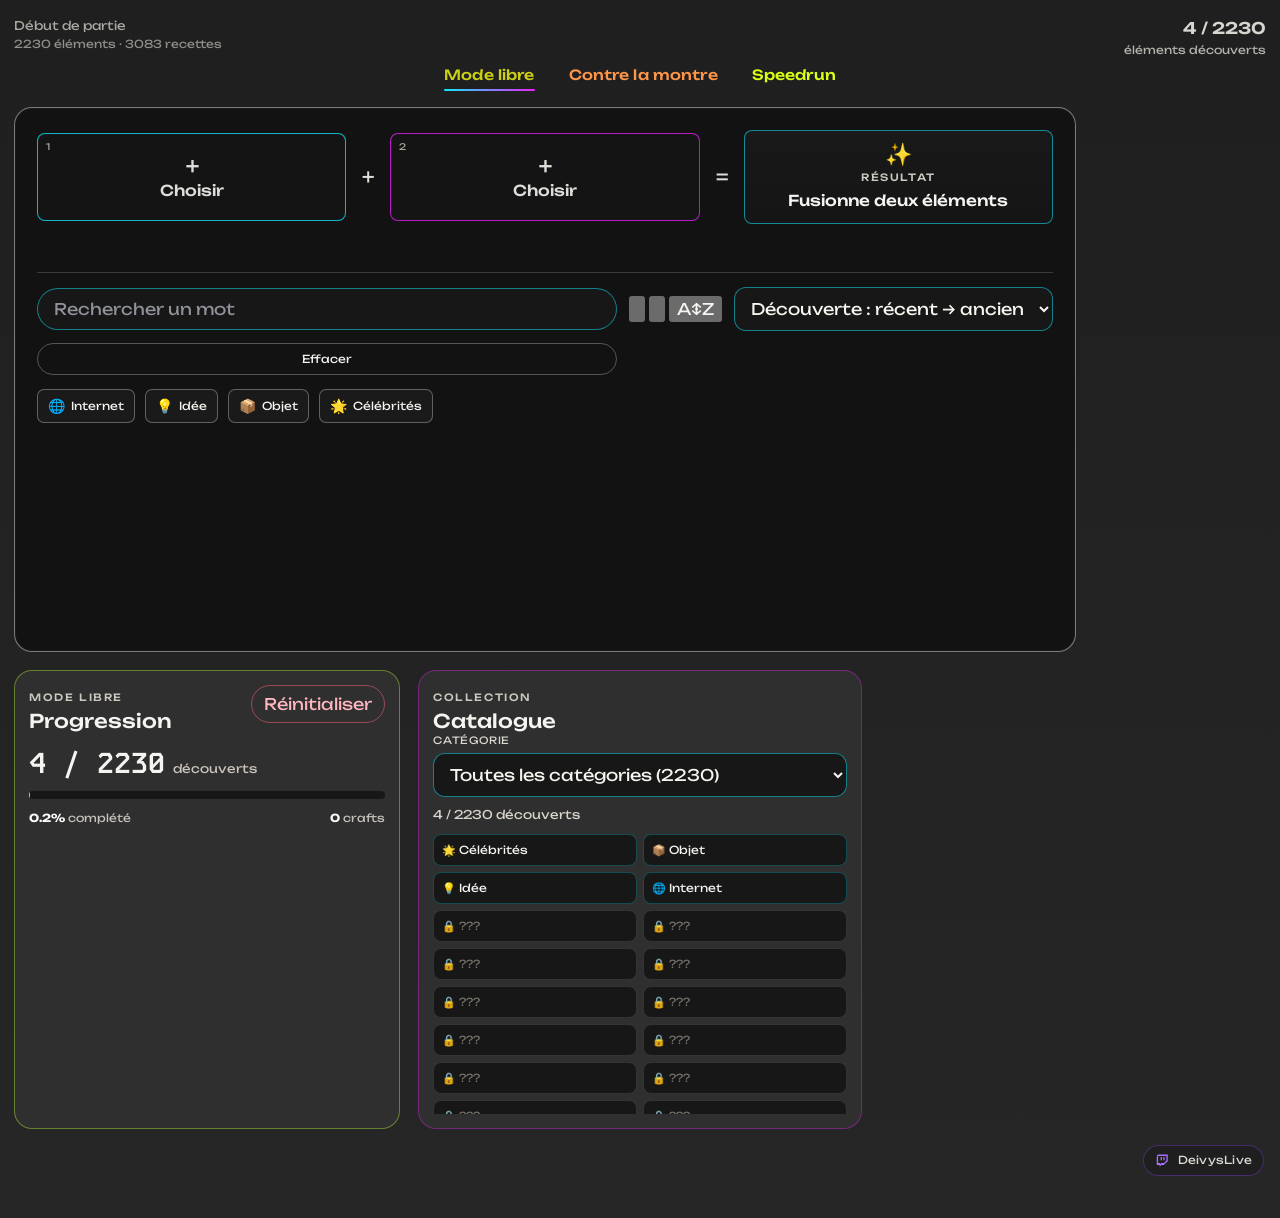
==== index.html @ d4b1f0ef "Improve responsive sorting controls" ====
<!doctype html>
<html lang="fr">
<head>
  <meta charset="utf-8">
  <meta name="viewport" content="width=device-width, initial-scale=1">
  <title>DeivysCraft</title>
  <link rel="stylesheet" href="./style.css">
</head>
<body>
  <main class="shell">
    <header class="topline">
      <div>
        <span class="microLabel">Début de partie</span>
        <p id="dbStatus">Initialisation…</p>
      </div>
      <div class="globalProgress compactGlobal">
        <strong id="globalDiscovered">0 / 0</strong>
        <span>éléments découverts</span>
      </div>
    </header>

    <nav class="modeTabs" aria-label="Modes de jeu">
      <button class="modeTab" data-mode="free">Mode libre</button>
      <button class="modeTab active" data-mode="chrono">Contre la montre</button>
      <button class="modeTab" data-mode="timer">Speedrun</button>
    </nav>

    <section id="challengeBar" class="challengeBar hidden">
      <div class="setupMainRow">
        <div class="setupBlock setupCategories">
          <span class="blockTitle">Catégorie</span>
          <div id="categoryPills" class="pillRow"></div>
        </div>

        <div class="objectiveStage">
          <span class="blockTitle">Mot à trouver</span>
          <div class="objectiveInline">
            <div class="objectiveCard">
              <div id="targetDisplay" class="targetDisplay">Cliquez pour commencer</div>
              <div id="targetMeta" class="targetMeta"></div>
            </div>
            <button id="randomTarget" class="diceButton" type="button" aria-label="Nouvel objectif">🎲</button>
          </div>
        </div>

        <div class="setupBlock setupDifficulty">
          <span class="blockTitle">Difficulté</span>
          <div id="difficultyPills" class="choiceColumn"></div>
        </div>

        <div id="timerSetup" class="timerSetup hidden">
          <span class="blockTitle">Temps</span>
          <div id="timerPills" class="choiceGrid"></div>
          <div id="customTimerWrap" class="hidden customTimerWrap">
            <label>
              <span>Durée perso</span>
              <input id="customTimer" type="number" min="15" max="3600" value="120">
            </label>
          </div>
        </div>
      </div>

      <div class="clockStage">
        <span id="clockLabel" class="eyebrow">CHRONO</span>
        <strong id="clockDisplay">00:00.000</strong>
        <span id="clockMessage" class="clockMessage">Le temps démarre au premier clic.</span>
      </div>

      <div class="nativeControls" aria-hidden="true">
        <label>
          <span>Catégorie</span>
          <select id="targetCategory"></select>
        </label>
        <label>
          <span>Difficulté</span>
          <select id="targetDifficulty">
            <option value="__all__">Toutes</option>
            <option value="easy">Facile · profondeur 3–5</option>
            <option value="medium">Moyen · profondeur 6–10</option>
            <option value="hard">Difficile · profondeur 11+</option>
          </select>
        </label>
        <label>
          <span>Durée</span>
          <select id="timerDuration">
            <option value="60">1 min</option>
            <option value="180" selected>3 min</option>
            <option value="300">5 min</option>
            <option value="600">10 min</option>
            <option value="custom">Personnalisée</option>
          </select>
        </label>
      </div>
    </section>

    <section class="playLayout">
      <section class="craftPanel boardFrame">
        <div class="selectionArena">
          <div id="slot0" class="slot empty">
            <span class="slotIndex">1</span>
            <b>＋</b>
            <strong>Choisir</strong>
          </div>
          <div class="plus">+</div>
          <div id="slot1" class="slot empty">
            <span class="slotIndex">2</span>
            <b>＋</b>
            <strong>Choisir</strong>
          </div>
          <div class="equal">=</div>
          <div id="result" class="resultCard">
            <b>✨</b>
            <div>
              <span class="eyebrow">RÉSULTAT</span>
              <strong>Fusionne deux éléments</strong>
            </div>
          </div>
        </div>

        <div id="message" class="message"></div>

        <div class="collectionShell">
          <div class="collectionToolbar">
            <input id="search" type="search" placeholder="Rechercher un mot">
            <div class="sortControls" role="group" aria-label="Trier les éléments">
              <button class="sortIconButton active" type="button" data-sort="newest" title="Découverts récemment" aria-label="Découverts récemment">
                <svg viewBox="0 0 24 24" aria-hidden="true"><path d="M12 8v5l3 2M12 3a9 9 0 1 0 9 9 9 9 0 0 0-9-9Z"/></svg>
              </button>
              <button class="sortIconButton" type="button" data-sort="oldest" title="Découverts en premier" aria-label="Découverts en premier">
                <svg viewBox="0 0 24 24" aria-hidden="true"><path d="M12 16v-5l-3-2M12 21a9 9 0 1 0-9-9 9 9 0 0 0 9 9Z"/></svg>
              </button>
              <button class="sortIconButton" type="button" data-sort="alpha" title="Ordre alphabétique" aria-label="Ordre alphabétique">
                <span aria-hidden="true">A↕Z</span>
              </button>
            </div>
            <select id="sortOrder" class="sortNativeSelect" tabindex="-1" aria-hidden="true">
              <option value="newest">Découverte : récent → ancien</option>
              <option value="oldest">Découverte : ancien → récent</option>
              <option value="alpha">Ordre alphabétique</option>
            </select>
            <button id="clearSelection" class="ghostButton subtle" type="button">Effacer</button>
          </div>
          <div id="collection" class="collection" aria-live="polite"></div>
        </div>
      </section>

      <aside class="sideColumn">
        <section id="hintStrip" class="hintPanel panel">
          <button id="hint1" class="hintButton" type="button" disabled>Indice 1</button>
          <button id="hint2" class="hintButton" type="button" disabled>Indice 2 🔒</button>
          <button id="hint3" class="hintButton" type="button" disabled>Indice 3 🔒</button>
          <div id="hintText" class="hintText">Les indices s'activent quand la partie commence.</div>
        </section>

        <section id="runPanel" class="panel panelOrange hidden">
          <div class="panelTitleRow compact">
            <div>
              <span class="eyebrow">PARTIE EN COURS</span>
              <h2>Run</h2>
            </div>
          </div>
          <div class="runStats">
            <div><strong id="runCrafts">0</strong><span>crafts</span></div>
            <div><strong id="runDiscovered">4</strong><span>éléments</span></div>
            <div><strong id="runHints">0/3</strong><span>indices</span></div>
          </div>
          <button id="abandonRun" class="ghostButton danger full" type="button">Abandonner la partie</button>
        </section>
      </aside>
    </section>

    <section class="metaLayout">
      <section id="freeProgressPanel" class="panel panelGreen">
        <div class="panelTitleRow compact">
          <div>
            <span class="eyebrow">MODE LIBRE</span>
            <h2>Progression</h2>
          </div>
          <button id="resetFree" class="ghostButton danger" type="button">Réinitialiser</button>
        </div>
        <div class="bigStat"><strong id="freeProgressCount">0 / 0</strong><span>découverts</span></div>
        <div class="progressTrack"><span id="freeProgressBar"></span></div>
        <div class="miniStats">
          <span><b id="freePercent">0%</b> complété</span>
          <span><b id="freeCrafts">0</b> crafts</span>
        </div>
      </section>

      <section id="pokedexPanel" class="panel panelPurple">
        <div class="panelTitleRow compact">
          <div>
            <span class="eyebrow">COLLECTION</span>
            <h2>Catalogue</h2>
          </div>
        </div>
        <label class="stackLabel">
          <span>Catégorie</span>
          <select id="pokedexCategory"></select>
        </label>
        <div id="pokedexCount" class="categoryCount"></div>
        <div id="pokedexList" class="pokedexList"></div>
      </section>

      <section id="recordsPanel" class="panel panelMuted hidden">
        <div class="panelTitleRow compact"><div><span class="eyebrow">LOCAL</span><h2>Meilleurs runs</h2></div></div>
        <div id="recordsList" class="recordsList"></div>
      </section>
    </section>
    <footer class="creatorFooter">
      <a class="twitchLink" href="https://www.twitch.tv/DeivysLive" target="_blank" rel="noopener noreferrer" aria-label="Chaîne Twitch DeivysLive">
        <svg class="twitchIcon" viewBox="0 0 24 24" aria-hidden="true">
          <path d="M4.3 2.5 2.8 6.2v13.1h4.6V22l2.8-2.7h3.7L20.4 13V2.5H4.3Zm14 9.6-3.7 3.7h-4l-2.4 2.3v-2.3H4.9V4.6h13.4v7.5Zm-3-5.7h-2v5.2h2V6.4Zm-4.3 0H9v5.2h2V6.4Z"/>
        </svg>
        <span>DeivysLive</span>
      </a>
    </footer>

  </main>

  <div id="victoryModal" class="modal hidden" role="dialog" aria-modal="true">
    <div class="modalCard victoryCard">
      <span class="eyebrow">OBJECTIF TROUVÉ</span>
      <h2 id="victoryTitle">Bravo !</h2>
      <div id="victoryStats" class="victoryStats"></div>
      <button id="victoryContinue" class="accentButton" type="button">Voir le récap</button>
      <div class="victoryThanks">et on dit merci qui ? Merci <a class="twitchLink compactTwitchLink" href="https://www.twitch.tv/DeivysLive" target="_blank" rel="noopener noreferrer" aria-label="Chaîne Twitch DeivysLive">
          <svg class="twitchIcon" viewBox="0 0 24 24" aria-hidden="true">
            <path d="M4.3 2.5 2.8 6.2v13.1h4.6V22l2.8-2.7h3.7L20.4 13V2.5H4.3Zm14 9.6-3.7 3.7h-4l-2.4 2.3v-2.3H4.9V4.6h13.4v7.5Zm-3-5.7h-2v5.2h2V6.4Zm-4.3 0H9v5.2h2V6.4Z"/>
          </svg>
          <span>DeivysLive</span>
        </a></div>
    </div>
  </div>

  <div id="recapModal" class="modal hidden" role="dialog" aria-modal="true">
    <div class="modalCard recapCard">
      <span class="eyebrow">CHEMIN GAGNANT</span>
      <h2 id="recapTitle">Récapitulatif</h2>
      <div id="recapMeta" class="recapMeta"></div>
      <div id="recapPath" class="recapPath"></div>
      <button id="recapClose" class="accentButton" type="button">Nouvel objectif</button>
      <div class="recapTwitch"><a class="twitchLink compactTwitchLink" href="https://www.twitch.tv/DeivysLive" target="_blank" rel="noopener noreferrer" aria-label="Chaîne Twitch DeivysLive">
          <svg class="twitchIcon" viewBox="0 0 24 24" aria-hidden="true">
            <path d="M4.3 2.5 2.8 6.2v13.1h4.6V22l2.8-2.7h3.7L20.4 13V2.5H4.3Zm14 9.6-3.7 3.7h-4l-2.4 2.3v-2.3H4.9V4.6h13.4v7.5Zm-3-5.7h-2v5.2h2V6.4Zm-4.3 0H9v5.2h2V6.4Z"/>
          </svg>
          <span>DeivysLive</span>
        </a></div>
    </div>
  </div>

  <div id="defeatModal" class="modal hidden" role="dialog" aria-modal="true">
    <div class="modalCard defeatCard">
      <span class="eyebrow">TEMPS ÉCOULÉ</span>
      <h2 id="defeatTitle">Raté pour cette fois</h2>
      <p id="defeatText"></p>
      <div class="modalActions">
        <button id="retryRun" class="accentButton" type="button">Réessayer</button>
        <button id="newTargetAfterDefeat" class="ghostButton" type="button">Nouvel objectif</button>
      </div>
    </div>
  </div>

  <script src="./game.js"></script>
</body>
</html>
---- style.css ----
@import url("https://fonts.googleapis.com/css2?family=Unbounded:wght@300;400;500;700&family=Kode+Mono:wght@400;500;700&display=swap");

:root{
  --bg:#242424;
  --panel:#181818;
  --panel-2:#202020;
  --panel-3:#2f2f2f;
  --text:#f4f4f0;
  --muted:#b7b7b2;
  --line:#777;
  --cyan:#12e9ff;
  --magenta:#ed20ff;
  --lime:#dbff17;
  --orange:#ff9547;
  --red:#ff677b;
  --green:#48ff98;
  --shadow:0 16px 48px rgba(0,0,0,.26);
  --radius:14px;
}
*{box-sizing:border-box}
html{color-scheme:dark}
body{
  margin:0;
  min-height:100vh;
  font-family:"Unbounded",ui-sans-serif,system-ui,sans-serif;
  color:var(--text);
  background:linear-gradient(180deg,#1f1f1f 0%,#262626 100%);
}
button,input,select{font:inherit}
button{color:inherit}
.hidden{display:none!important}
.shell{width:min(1320px,calc(100% - 28px));margin:0 auto;padding:18px 0 42px}
.topline{display:flex;justify-content:space-between;align-items:flex-start;gap:16px;margin-bottom:8px;color:#d6d6d0}
.microLabel{display:block;font-size:12px;color:#a9a9a2;margin-bottom:4px}
#dbStatus{margin:0;font-size:11px;color:#8f8f8c}
.compactGlobal{align-items:flex-end;text-align:right}
.compactGlobal strong{display:block;font-size:16px;font-weight:600}
.compactGlobal span{font-size:11px;color:#b4b4ad}

.modeTabs{display:flex;justify-content:center;align-items:center;gap:34px;margin:6px 0 16px}
.modeTab{
  border:0;background:none;padding:0 0 8px;cursor:pointer;
  color:#cbd017;font-size:14px;font-weight:500;letter-spacing:.01em;position:relative
}
.modeTab[data-mode="chrono"]{color:var(--orange)}
.modeTab[data-mode="timer"]{color:var(--lime)}
.modeTab.active::after{
  content:"";position:absolute;left:0;right:0;bottom:0;height:2px;border-radius:999px;
  background:linear-gradient(90deg,var(--cyan),var(--magenta));
}

.challengeBar{padding:18px 18px 12px;background:rgba(47,47,47,.88);border-radius:0;box-shadow:none;border:none;margin-bottom:14px}
.setupMainRow{
  display:grid;grid-template-columns:minmax(310px,1.8fr) minmax(250px,1fr) minmax(125px,.65fr) minmax(126px,.8fr);
  gap:22px;align-items:start
}
.blockTitle{display:block;font-size:11px;color:#eceae3;text-transform:uppercase;letter-spacing:.06em;margin-bottom:10px}
.pillRow,.choiceColumn,.choiceGrid{display:flex;flex-wrap:wrap;gap:8px}
.choiceColumn{flex-direction:column;align-items:flex-start}
.choiceGrid{display:grid;grid-template-columns:repeat(2,minmax(0,1fr));gap:8px}

.choicePill,.optionPill,.modePill{
  border:1px solid #d18f78;background:transparent;color:#f3ede8;border-radius:999px;
  padding:5px 12px;min-height:30px;cursor:pointer;font-size:11px;line-height:1.1;white-space:nowrap;
  transition:transform .12s ease,border-color .12s ease,box-shadow .12s ease,background .12s ease
}
.choicePill:hover,.optionPill:hover{transform:translateY(-1px);border-color:#ffb18d}
.choicePill.active,.optionPill.active{
  background:linear-gradient(180deg,#ffb15d,#ff875f);color:#23130f;border-color:#ffb36c;
  box-shadow:0 0 0 1px rgba(255,149,71,.22),0 0 18px rgba(255,149,71,.16)
}
.choicePill.lime,.optionPill.lime{border-color:rgba(204,255,88,.75)}
.choicePill.lime.active,.optionPill.lime.active{background:linear-gradient(180deg,#cfff4b,#a5ff58);color:#15200d;border-color:#dbff17}
.choicePill.cyan,.optionPill.cyan{border-color:rgba(18,233,255,.75)}
.choicePill.cyan.active,.optionPill.cyan.active{background:linear-gradient(180deg,#67f8ff,#19d9ff);color:#082129;border-color:#8cf8ff}

.objectiveStage{display:flex;flex-direction:column;align-items:center;justify-content:flex-start}
.objectiveInline{display:flex;align-items:center;gap:12px;justify-content:center;width:100%}
.objectiveCard{
  min-width:290px;min-height:86px;padding:14px 18px;border:1px solid rgba(244,238,230,.7);border-radius:12px;
  background:#2a2a2a;display:flex;flex-direction:column;justify-content:center;text-align:center;
  transition:border-color .2s ease,box-shadow .2s ease,transform .2s ease
}
.objectiveCard.isRolling,.objectiveCard.rolling,.objectiveCard[data-state="rolling"]{border-color:var(--cyan);box-shadow:0 0 0 1px rgba(18,233,255,.2),0 0 16px rgba(18,233,255,.12)}
.targetDisplay{font-size:20px;font-weight:500;line-height:1.2}
.targetDisplay.rolling{color:#fff;text-shadow:0 0 12px rgba(18,233,255,.25)}
.targetDisplay.settled{animation:targetSettled .5s cubic-bezier(.16,1,.3,1)}
.targetMeta{margin-top:6px;font-size:10px;color:#c7c7c0;min-height:1.2em}
.diceButton{
  width:42px;height:42px;border-radius:10px;border:1px solid rgba(18,233,255,.6);
  background:#343434;display:grid;place-items:center;cursor:pointer;font-size:19px;
  box-shadow:0 0 0 1px rgba(237,32,255,.18),0 0 14px rgba(18,233,255,.08)
}
.diceButton:hover{transform:translateY(-1px)}

.clockStage{display:flex;flex-direction:column;align-items:center;justify-content:center;margin:12px 0 6px}
.eyebrow{font-size:10px;letter-spacing:.16em;color:#cbc8bf;font-weight:500;text-transform:uppercase}
#clockDisplay{font-family:"Kode Mono",ui-monospace,monospace;font-size:34px;font-weight:600;letter-spacing:.05em;line-height:1.1;color:#faf8f1;margin-top:8px}
.clockMessage{font-size:10px;color:#b9b6af;margin-top:6px;text-align:center}
.timerSetup .blockTitle,.setupDifficulty .blockTitle,.setupCategories .blockTitle{text-align:left}
.customTimerWrap span{display:block;font-size:10px;color:#ddd8cf;margin-bottom:4px}
.customTimerWrap input{width:100%;min-width:0}
.nativeControls{position:absolute;left:-9999px;top:auto;width:1px;height:1px;overflow:hidden}

.playLayout{display:grid;grid-template-columns:minmax(0,1fr) 160px;gap:16px;align-items:start}
.boardFrame{
  background:#121212;border:1px solid rgba(236,236,233,.48);padding:18px 18px 16px;min-height:480px;
  box-shadow:inset 0 0 0 1px rgba(255,255,255,.03)
}
.selectionArena{
  display:grid;grid-template-columns:minmax(0,1fr) auto minmax(0,1fr) auto minmax(0,1fr);
  gap:14px;align-items:center;margin:0 0 14px
}
.slot,.resultCard{
  min-height:76px;border-radius:8px;background:#171717;display:flex;align-items:center;justify-content:center;
  flex-direction:column;gap:6px;position:relative;padding:8px 10px
}
#slot0{border:1px solid rgba(18,233,255,.85)}
#slot1{border:1px solid rgba(237,32,255,.85)}
.resultCard{border:1px solid rgba(18,233,255,.55)}
.slot.empty{opacity:.9;background:rgba(23,23,23,.7)}
.slot:not(.empty){box-shadow:0 0 0 1px rgba(255,255,255,.05),0 0 16px rgba(237,32,255,.08)}
.slot b,.resultCard>b{font-size:22px;line-height:1}
.slot strong,.resultCard strong{font-size:13px;text-align:center;font-weight:500}
.slotIndex{position:absolute;top:7px;left:8px;font-size:9px;color:#beb9ae}
.plus,.equal{font-size:20px;color:#dfded9}
.message{min-height:21px;text-align:center;color:#f4a066;font-size:11px;padding:4px 6px 8px}

.collectionShell{border-top:1px solid rgba(237,237,237,.18);padding-top:12px}
.collectionToolbar{display:grid;grid-template-columns:minmax(0,1fr) auto auto;gap:10px;align-items:center;margin-bottom:12px}
.collectionToolbar input,.collectionToolbar select,.stackLabel select,.customTimerWrap input{
  border:1px solid rgba(18,233,255,.5);background:#171717;color:#f7f5ef;border-radius:999px;padding:10px 16px;outline:none
}
.collectionToolbar select,.stackLabel select{border-radius:12px;padding-inline:12px}
.collectionToolbar input::placeholder{color:#8f9298}
.collection{display:flex;flex-wrap:wrap;gap:8px;align-content:flex-start;min-height:180px}
.elementChip{
  position:relative;border:1px solid rgba(122,120,118,.75);background:#1a1a1a;color:#f5f4ef;border-radius:7px;
  padding:7px 10px;cursor:pointer;display:inline-flex;align-items:center;gap:6px;min-height:34px;font-size:11px;
  transition:transform .12s ease,box-shadow .12s ease,border-color .12s ease,background .12s ease
}
.elementChip:hover{transform:translateY(-1px);border-color:#a79f96}
.elementChip .emoji{font-size:14px}
.elementChip.selected{background:linear-gradient(180deg,#212121,#181818);transform:translateY(-1px)}
.elementChip.selectionOne{border-color:var(--cyan);box-shadow:0 0 0 1px rgba(18,233,255,.2),0 0 14px rgba(18,233,255,.12)}
.elementChip.selectionTwo{border-color:var(--magenta);box-shadow:0 0 0 1px rgba(237,32,255,.18),0 0 14px rgba(237,32,255,.10)}
.elementChip.selected::after{
  position:absolute;top:-8px;right:-6px;border-radius:999px;font-size:8px;font-weight:700;padding:2px 5px;letter-spacing:.04em;
  background:#2d2d2d;color:#fff;border:1px solid rgba(255,255,255,.14)
}
.elementChip.selectionOne::after{content:"1";border-color:rgba(18,233,255,.7);color:var(--cyan)}
.elementChip.selectionTwo::after{content:"2";border-color:rgba(237,32,255,.7);color:#ffa7ff}

.sideColumn{display:flex;flex-direction:column;gap:14px}
.panel{background:#2f2f2f;border:1px solid rgba(255,255,255,.16);padding:14px}
.hintPanel{background:transparent;border:none;padding:0;display:flex;flex-direction:column;gap:20px;align-items:stretch}
.hintButton{
  border:1px solid rgba(227,127,164,.9);background:transparent;color:#efe8f0;border-radius:999px;padding:9px 12px;
  cursor:pointer;font-size:14px;min-height:42px
}
.hintButton:disabled{opacity:.45;cursor:not-allowed}
.hintText{
  min-height:92px;border:1px dashed rgba(255,255,255,.15);border-radius:12px;padding:10px 12px;
  font-size:11px;color:#d2cdd0;line-height:1.55;background:rgba(18,18,18,.3)
}
.panelTitleRow{display:flex;justify-content:space-between;gap:10px;align-items:flex-start}
.panelTitleRow h2{margin:5px 0 0;font-size:18px;font-weight:500}
.ghostButton{border:1px solid rgba(255,255,255,.28);background:transparent;border-radius:999px;padding:8px 12px;cursor:pointer}
.ghostButton.subtle{font-size:11px;padding-inline:14px}
.ghostButton.danger{border-color:rgba(255,103,123,.5);color:#ffb6c0}
.ghostButton.full{width:100%;margin-top:14px}
.runStats{display:grid;grid-template-columns:repeat(3,1fr);gap:8px;margin-top:12px}
.runStats>div{border:1px solid rgba(255,255,255,.12);padding:10px;border-radius:10px;background:#1d1d1d;text-align:center}
.runStats strong{display:block;font-size:18px;font-family:"Kode Mono",ui-monospace,monospace}
.runStats span{font-size:10px;color:#b6b1a8}

.metaLayout{display:grid;grid-template-columns:1fr 1.15fr 1fr;gap:16px;margin-top:16px}
.panelGreen{border-color:rgba(183,255,57,.4)}
.panelPurple{border-color:rgba(237,32,255,.35)}
.panelMuted{border-color:rgba(18,233,255,.24)}
.bigStat{display:flex;align-items:baseline;gap:8px;margin:12px 0 8px}.bigStat strong{font-size:26px;font-family:"Kode Mono",ui-monospace,monospace}.bigStat span{font-size:12px;color:#cbc5bd}
.progressTrack{height:8px;border-radius:999px;background:#171717;overflow:hidden;margin:10px 0 12px}.progressTrack span{display:block;height:100%;width:0;background:linear-gradient(90deg,var(--lime),var(--cyan));transition:width .25s ease}
.miniStats{display:flex;justify-content:space-between;gap:10px;font-size:11px;color:#c5c3bb}.miniStats b{color:#fff}
.stackLabel{display:flex;flex-direction:column;gap:7px}.stackLabel>span{font-size:10px;color:#dad7cf;text-transform:uppercase;letter-spacing:.08em}
.categoryCount{margin:10px 0 12px;color:#d9d4cd;font-size:12px}.pokedexList{max-height:250px;overflow:auto;display:grid;grid-template-columns:repeat(2,minmax(0,1fr));gap:6px}
.dexItem{border:1px solid rgba(255,255,255,.12);border-radius:8px;padding:8px;background:#171717;font-size:11px;white-space:nowrap;overflow:hidden;text-overflow:ellipsis}.dexItem.locked{color:#77726c}.dexItem.found{border-color:rgba(18,233,255,.25)}
.recordsList{display:flex;flex-direction:column;gap:8px}.recordItem{border:1px solid rgba(255,255,255,.12);border-radius:8px;padding:10px;background:#171717;font-size:11px}.recordItem b{display:block;font-size:12px;margin-bottom:4px}.recordItem span{color:#c0bbb2}

.modal{position:fixed;inset:0;background:rgba(9,9,9,.8);backdrop-filter:blur(5px);display:flex;align-items:center;justify-content:center;padding:18px;z-index:100}
.modalCard{width:min(720px,100%);background:#232323;border:1px solid rgba(255,255,255,.16);padding:24px;border-radius:16px;box-shadow:var(--shadow)}
.victoryCard,.defeatCard,.recapCard{text-align:center}
.victoryCard{border-color:rgba(18,233,255,.35)}
.defeatCard{border-color:rgba(255,103,123,.35)}
.modalCard h2{margin:8px 0 14px;font-size:29px;font-weight:500}
.victoryStats{display:grid;grid-template-columns:repeat(3,1fr);gap:8px;margin:18px 0}.victoryStats>div{border:1px solid rgba(255,255,255,.12);border-radius:12px;background:#171717;padding:12px}.victoryStats b{display:block;font-family:"Kode Mono",ui-monospace,monospace;font-size:20px;margin-bottom:4px}.victoryStats span{font-size:10px;color:#bdb7ae}
.recapMeta{color:#c9c4bc;font-size:12px;margin-bottom:14px}.recapPath{max-height:360px;overflow:auto;display:flex;flex-direction:column;gap:7px;margin:14px 0}.pathStep{border:1px solid rgba(255,255,255,.11);background:#171717;border-radius:10px;padding:10px 12px;display:grid;grid-template-columns:1fr auto 1fr auto 1fr;gap:7px;align-items:center;font-size:12px}.pathStep .arrow{color:var(--cyan)}.pathStep .resultName{font-weight:700;color:#ffdfec}.modalActions{display:flex;gap:8px;justify-content:center}.accentButton{border:1px solid #ff9c56;background:linear-gradient(180deg,#ffb261,#ff8859);color:#21150d;border-radius:999px;padding:10px 18px;font-weight:600;cursor:pointer}

@keyframes targetSettled{0%{transform:scale(.94);opacity:.55;filter:blur(1px)}100%{transform:none;opacity:1;filter:none}}

@media (max-width: 1120px){
  .setupMainRow{grid-template-columns:1fr 1fr;gap:18px}
  .objectiveStage{grid-column:1/-1;order:-1}
  .timerSetup{grid-column:2/3}
  .playLayout,.metaLayout{grid-template-columns:1fr}
  .sideColumn{flex-direction:row;align-items:stretch}
  .hintPanel{flex:1}
  #runPanel{flex:1}
}
@media (max-width: 760px){
  .shell{width:min(100% - 14px,1320px);padding-top:10px}
  .modeTabs{gap:18px;flex-wrap:wrap}
  .setupMainRow{grid-template-columns:1fr}
  .objectiveCard{min-width:0;width:100%}
  .objectiveInline{justify-content:stretch}
  .objectiveInline .objectiveCard{flex:1}
  .timerSetup{grid-column:auto}
  .choiceColumn{flex-direction:row;flex-wrap:wrap}
  .playLayout{grid-template-columns:1fr}
  .selectionArena{grid-template-columns:1fr;gap:10px}
  .plus,.equal{display:none}
  .collectionToolbar{grid-template-columns:1fr}
  .sideColumn{flex-direction:column}
  .hintPanel{gap:10px}
  .pokedexList{grid-template-columns:1fr}
  .victoryStats{grid-template-columns:1fr}
  .pathStep{grid-template-columns:1fr;gap:4px;text-align:left}
  .pathStep .plusSign,.pathStep .arrow{display:none}
}


/* ===== V9 polish ===== */
.shell{width:min(1380px,calc(100% - 28px));}
.challengeBar{padding:22px 22px 16px;margin-bottom:18px;border-radius:18px;background:linear-gradient(180deg,rgba(47,47,47,.94),rgba(40,40,40,.9));}
.setupMainRow{
  grid-template-columns:minmax(320px,1.55fr) minmax(360px,1.45fr) minmax(150px,.8fr) minmax(180px,.95fr);
  gap:28px;
}
.setupBlock,.objectiveStage,.timerSetup{min-width:0}
.setupCategories,.setupDifficulty,.timerSetup{padding-top:2px}
.blockTitle{margin-bottom:12px;color:#f2eee5}
.pillRow,.choiceColumn,.choiceGrid{gap:10px}
.choiceColumn{align-items:stretch}
.choicePill,.optionPill,.modePill{
  min-height:34px;padding:7px 14px;font-size:11px;font-weight:400;display:inline-flex;align-items:center;justify-content:center;
  max-width:100%;overflow:hidden;text-overflow:ellipsis;
}
.choiceColumn .choicePill{width:100%}
.objectiveStage{padding-inline:8px}
.objectiveInline{gap:16px;align-items:center}
.objectiveCard{
  min-width:0;width:100%;min-height:106px;padding:18px 22px;border-radius:14px;
  background:linear-gradient(180deg,#2b2b2b,#242424);overflow:hidden
}
.targetDisplay{font-size:25px;font-weight:500;line-height:1.25;overflow-wrap:anywhere;word-break:break-word}
.targetMeta{font-size:11px;line-height:1.45;overflow-wrap:anywhere;padding-inline:6px}
.diceButton{width:46px;height:46px;flex:0 0 46px}
.clockStage{margin:18px 0 10px}
#clockDisplay{font-size:40px}
.clockMessage{font-size:11px;max-width:70ch;line-height:1.45}
.customTimerWrap input{border-radius:12px;padding:10px 14px}
.playLayout{grid-template-columns:minmax(0,1fr) 170px;gap:20px}
.boardFrame{min-height:545px;padding:22px 22px 18px;border-radius:18px}
.selectionArena{gap:16px;margin-bottom:16px}
.slot,.resultCard{min-height:88px;padding:12px 14px;overflow:hidden}
.slot strong,.resultCard strong{font-size:15px;line-height:1.25;overflow-wrap:anywhere;text-wrap:balance}
.resultCard{background:linear-gradient(180deg,#191919,#151515)}
.message{min-height:32px;padding:8px 6px 12px;font-size:13px;font-weight:500;line-height:1.45;transition:color .18s ease, transform .18s ease}
.message.success{color:#63f3a6;text-shadow:0 0 10px rgba(72,255,152,.08)}
.message.error{color:#ff7d8c;text-shadow:0 0 10px rgba(255,103,123,.08)}
.message.muted{color:#f4a066}
.message.shake{animation:messageShake .3s ease-in-out 0s 2}
.collectionShell{padding-top:14px}
.collectionToolbar{grid-template-columns:minmax(0,1fr) auto auto;gap:12px;margin-bottom:14px}
.collectionToolbar input,.collectionToolbar select,.stackLabel select,.customTimerWrap input{min-width:0;max-width:100%}
.collection{min-height:220px;gap:10px}
.elementChip{max-width:100%;overflow:hidden;text-overflow:ellipsis;white-space:nowrap}
.sideColumn{gap:18px}
.hintPanel{gap:14px;position:sticky;top:18px}
.hintButton{min-height:46px;font-size:15px}
.hintText{min-height:124px;line-height:1.65;border-color:rgba(255,255,255,.18);background:linear-gradient(180deg,rgba(20,20,20,.46),rgba(30,30,30,.34));}
.metaLayout{margin-top:18px;gap:18px}
.panel{border-radius:18px;overflow:hidden}
.panelTitleRow h2{font-size:19px;line-height:1.25}
.bigStat strong{font-size:28px}
.pokedexList{max-height:280px}
.dexItem,.recordItem{overflow:hidden;text-overflow:ellipsis}

.recapCard{
  width:min(920px,100%);text-align:left;
  background:
    radial-gradient(circle at top right, rgba(18,233,255,.08), transparent 28%),
    radial-gradient(circle at top left, rgba(237,32,255,.08), transparent 24%),
    linear-gradient(180deg,#242424,#1e1e1e);
  border-color:rgba(255,255,255,.18)
}
.recapCard .eyebrow{display:block;text-align:center}
.recapCard h2{text-align:center;margin-bottom:18px}
.recapMeta{display:grid;grid-template-columns:repeat(4,minmax(0,1fr));gap:10px;margin:0 0 20px}
.recapStat{
  border:1px solid rgba(255,255,255,.12);border-radius:14px;padding:12px 12px 10px;
  background:linear-gradient(180deg,rgba(255,255,255,.03),rgba(255,255,255,.01));text-align:center
}
.recapStat.accentCyan{border-color:rgba(18,233,255,.32)}
.recapStat.accentOrange{border-color:rgba(255,149,71,.36)}
.recapStat.accentPink{border-color:rgba(237,32,255,.28)}
.recapStat.accentLime{border-color:rgba(219,255,23,.25)}
.recapStat b{display:block;font-family:"Kode Mono",ui-monospace,monospace;font-size:20px;color:#fff;margin-bottom:5px}
.recapStat span{font-size:10px;color:#cdc8c0;text-transform:uppercase;letter-spacing:.08em}
.recapPath{position:relative;display:flex;flex-direction:column;gap:14px;max-height:460px;padding:6px 8px 6px 4px;overflow:auto}
.recapPath::before{content:"";position:absolute;left:22px;top:10px;bottom:10px;width:2px;background:linear-gradient(180deg,rgba(18,233,255,.55),rgba(237,32,255,.35),rgba(255,149,71,.42));border-radius:999px}
.pathStep{
  position:relative;display:grid;grid-template-columns:56px 1fr;gap:14px;padding:0;border:none;background:transparent;align-items:flex-start
}
.pathStep .stepDot{
  position:relative;z-index:1;width:38px;height:38px;border-radius:50%;display:grid;place-items:center;
  border:1px solid rgba(18,233,255,.6);background:linear-gradient(180deg,#2d2d2d,#1e1e1e);color:#fff;font-family:"Kode Mono",ui-monospace,monospace;font-size:14px;
  box-shadow:0 0 0 6px rgba(36,36,36,.95)
}
.pathStep .stepBody{
  border:1px solid rgba(255,255,255,.11);border-radius:16px;padding:14px 16px;background:linear-gradient(180deg,rgba(255,255,255,.03),rgba(255,255,255,.015));
}
.pathStep .stepRecipe{display:flex;gap:10px;align-items:center;flex-wrap:wrap;color:#e9e7df;font-size:13px;line-height:1.5}
.pathStep .ingredient{padding:6px 10px;border-radius:999px;background:#171717;border:1px solid rgba(255,255,255,.08);max-width:100%;overflow-wrap:anywhere}
.pathStep .plusSign{opacity:.7;font-weight:700}
.pathStep .resultRow{display:flex;align-items:center;gap:10px;flex-wrap:wrap;margin-top:10px;padding-top:10px;border-top:1px solid rgba(255,255,255,.08)}
.pathStep .arrow{color:var(--cyan);font-size:16px;font-weight:700}
.pathStep .resultName{display:inline-flex;align-items:center;gap:8px;padding:7px 12px;border-radius:999px;border:1px solid rgba(237,32,255,.28);background:linear-gradient(180deg,rgba(237,32,255,.1),rgba(18,233,255,.06));font-weight:600;color:#fff;overflow-wrap:anywhere}

@keyframes messageShake{0%,100%{transform:translateX(0)}20%{transform:translateX(-3px)}40%{transform:translateX(3px)}60%{transform:translateX(-2px)}80%{transform:translateX(2px)}}

@media (max-width: 1180px){
  .setupMainRow{grid-template-columns:1fr 1fr;gap:22px}
  .objectiveStage{grid-column:1/-1}
  .playLayout{grid-template-columns:1fr 150px}
  .recapMeta{grid-template-columns:repeat(2,minmax(0,1fr))}
}
@media (max-width: 900px){
  .playLayout,.metaLayout{grid-template-columns:1fr}
  .sideColumn{order:2}
  .hintPanel{position:static;display:grid;grid-template-columns:repeat(3,minmax(0,1fr));align-items:start}
  .hintText{grid-column:1/-1;min-height:unset}
}
@media (max-width: 760px){
  .challengeBar{padding:16px 14px}
  .objectiveCard{min-height:96px;padding:16px 18px}
  .targetDisplay{font-size:20px}
  #clockDisplay{font-size:32px}
  .boardFrame{min-height:480px;padding:16px}
  .playLayout{gap:14px}
  .selectionArena{grid-template-columns:1fr;gap:10px}
  .collection{min-height:180px}
  .recapMeta{grid-template-columns:1fr}
  .pathStep{grid-template-columns:46px 1fr}
  .pathStep .stepBody{padding:12px}
}


/* ===== V10 public-ready polish ===== */

/* Plus d'air entre le libellé RESULTAT et l'élément obtenu. */
.resultCard > div{
  display:flex;
  flex-direction:column;
  align-items:center;
  justify-content:center;
}
.resultCard .eyebrow{
  display:block;
  margin-bottom:9px;
}
.resultCard strong{
  display:block;
}

/* Signature Twitch discrète, pensée comme une petite marque d'auteur. */
.creatorFooter{
  display:flex;
  justify-content:flex-end;
  align-items:center;
  padding:16px 2px 0;
}
.twitchLink{
  display:inline-flex;
  align-items:center;
  gap:8px;
  color:#ded9d4;
  text-decoration:none;
  font-size:11px;
  letter-spacing:.02em;
  border:1px solid rgba(145,70,255,.34);
  background:rgba(26,26,26,.58);
  border-radius:999px;
  padding:7px 11px;
  transition:
    color .15s ease,
    border-color .15s ease,
    background .15s ease,
    transform .15s ease,
    box-shadow .15s ease;
}
.twitchLink:hover,
.twitchLink:focus-visible{
  color:#fff;
  border-color:rgba(169,112,255,.8);
  background:rgba(68,37,104,.42);
  transform:translateY(-1px);
  box-shadow:0 0 16px rgba(145,70,255,.12);
  outline:none;
}
.twitchIcon{
  width:15px;
  height:15px;
  flex:0 0 15px;
  fill:#a970ff;
}

@media (max-width:760px){
  .creatorFooter{
    justify-content:center;
    padding-top:14px;
  }
}


/* ===== V11 Twitch signatures ===== */
.victoryThanks{
  margin-top:18px;
  padding-top:14px;
  border-top:1px solid rgba(255,255,255,.08);
  display:flex;
  align-items:center;
  justify-content:center;
  gap:7px;
  flex-wrap:wrap;
  color:#cfc9c3;
  font-size:11px;
}
.victoryThanks .compactTwitchLink{
  padding:5px 9px;
  font-size:11px;
}
.recapCard{padding-bottom:62px;}
.recapTwitch{
  position:absolute;
  right:16px;
  bottom:14px;
  opacity:.8;
}
.recapTwitch .compactTwitchLink{
  padding:4px 8px;
  font-size:9px;
  border-color:rgba(145,70,255,.24);
  background:rgba(20,20,20,.34);
}
.recapTwitch .twitchIcon{width:12px;height:12px;flex-basis:12px;}
@media(max-width:760px){
  .recapCard{padding-bottom:24px;}
  .recapTwitch{position:static;display:flex;justify-content:flex-end;margin-top:14px;}
}
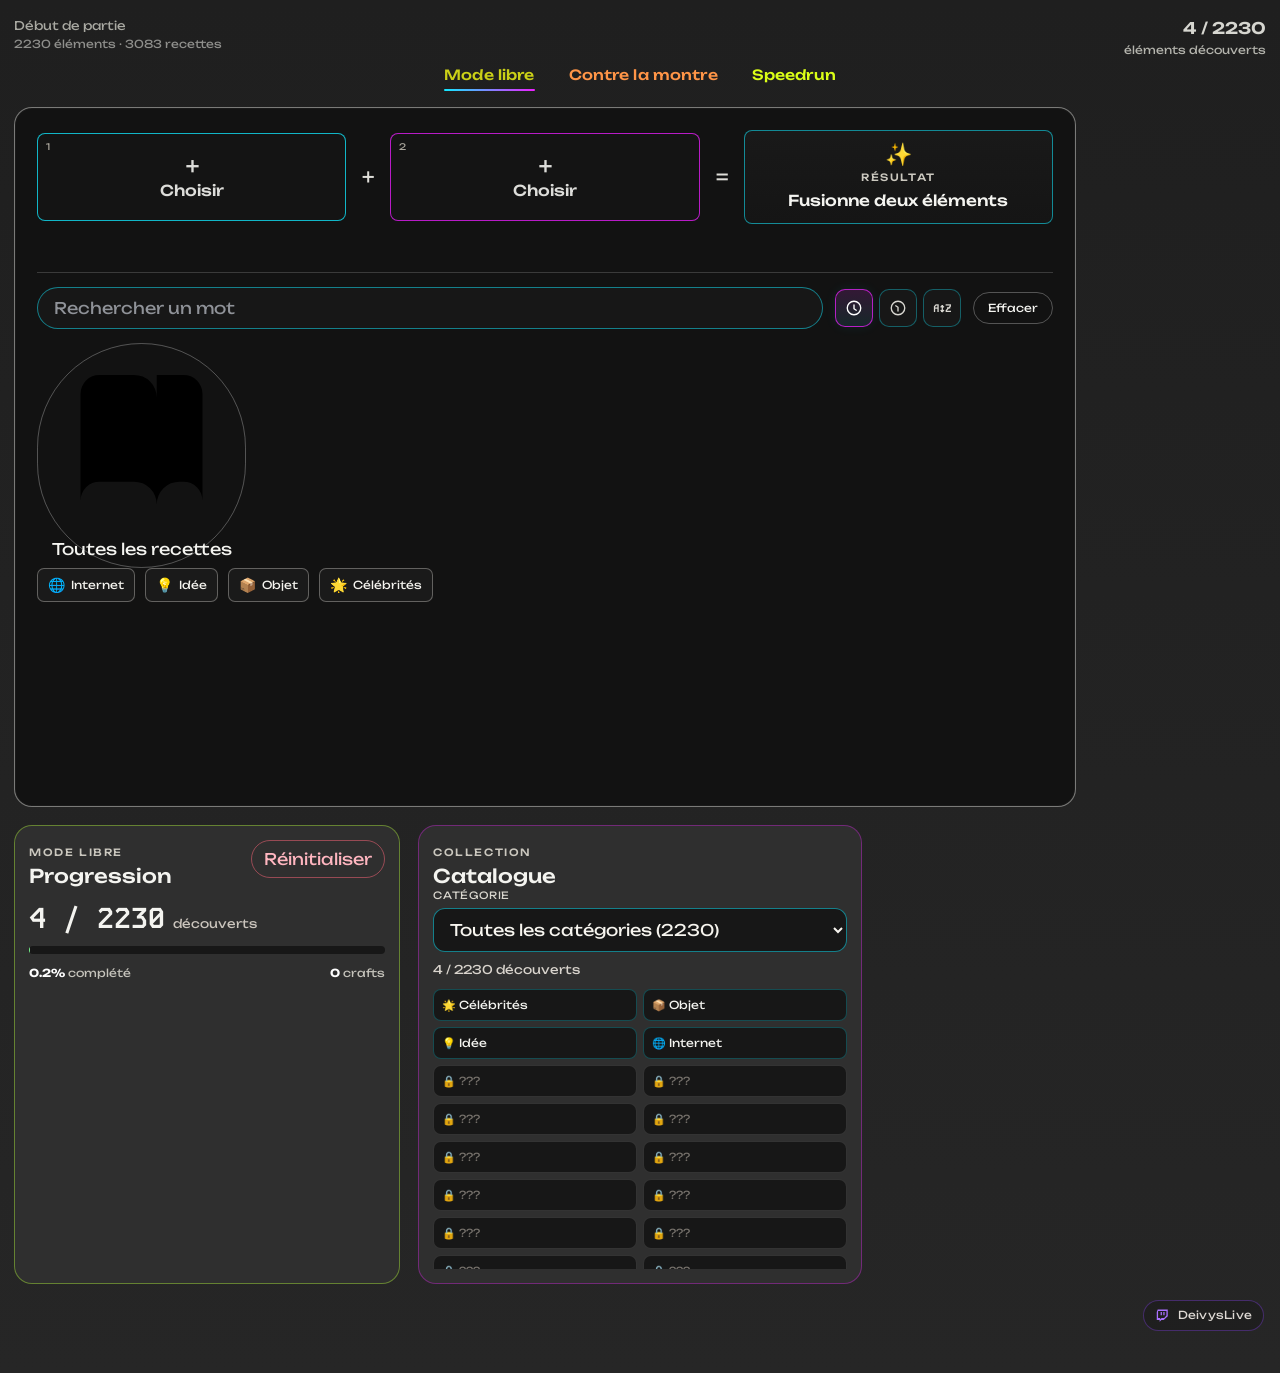
==== commit 3922e5bf: "Add searchable all-recipes popup" ====
--- a/index.html
+++ b/index.html
@@ -140,6 +140,12 @@
             </select>
             <button id="clearSelection" class="ghostButton subtle" type="button">Effacer</button>
           </div>
+          <div class="collectionSecondaryActions">
+            <button id="allRecipesButton" class="ghostButton recipeBookButton" type="button">
+              <svg viewBox="0 0 24 24" aria-hidden="true"><path d="M4 5.5A2.5 2.5 0 0 1 6.5 3H11a3 3 0 0 1 3 3v14a3 3 0 0 0-3-3H6.5A2.5 2.5 0 0 0 4 19.5v-14Zm16 0A2.5 2.5 0 0 0 17.5 3H14v17a3 3 0 0 1 3-3h.5a2.5 2.5 0 0 1 2.5 2.5v-14Z"/></svg>
+              <span>Toutes les recettes</span>
+            </button>
+          </div>
           <div id="collection" class="collection" aria-live="polite"></div>
         </div>
       </section>
@@ -216,6 +222,24 @@
     </footer>
 
   </main>
+
+  <div id="recipesModal" class="modal recipesModal hidden" role="dialog" aria-modal="true" aria-labelledby="recipesModalTitle">
+    <div class="modalCard recipesCard">
+      <div class="recipesHeader">
+        <div>
+          <span class="eyebrow">BASE DE DONNÉES</span>
+          <h2 id="recipesModalTitle">Toutes les recettes</h2>
+          <p id="recipesCount" class="recipesCount">0 recette</p>
+        </div>
+        <button id="recipesClose" class="modalCloseButton" type="button" aria-label="Fermer">×</button>
+      </div>
+      <div class="recipesSearchWrap">
+        <svg viewBox="0 0 24 24" aria-hidden="true"><path d="m21 21-4.35-4.35M19 11a8 8 0 1 1-16 0 8 8 0 0 1 16 0Z"/></svg>
+        <input id="recipesSearch" type="search" placeholder="Rechercher un élément ou une recette…" autocomplete="off">
+      </div>
+      <div id="recipesList" class="recipesList" role="list"></div>
+    </div>
+  </div>
 
   <div id="victoryModal" class="modal hidden" role="dialog" aria-modal="true">
     <div class="modalCard victoryCard">
--- a/style.css
+++ b/style.css
@@ -456,4 +456,139 @@
 @media(max-width:760px){
   .recapCard{padding-bottom:24px;}
   .recapTwitch{position:static;display:flex;justify-content:flex-end;margin-top:14px;}
-}+}
+
+/* ===== Responsive polish: compact categories + icon sorting ===== */
+.sortNativeSelect{
+  position:absolute!important;
+  width:1px!important;
+  height:1px!important;
+  padding:0!important;
+  margin:-1px!important;
+  overflow:hidden!important;
+  clip:rect(0,0,0,0)!important;
+  white-space:nowrap!important;
+  border:0!important;
+}
+.sortControls{
+  display:flex;
+  align-items:center;
+  gap:6px;
+  flex:0 0 auto;
+}
+.sortIconButton{
+  width:38px;
+  height:38px;
+  padding:0;
+  border:1px solid rgba(18,233,255,.34);
+  background:#171717;
+  color:#d9d7d1;
+  border-radius:10px;
+  display:grid;
+  place-items:center;
+  cursor:pointer;
+  transition:transform .12s ease,border-color .12s ease,background .12s ease,box-shadow .12s ease,color .12s ease;
+}
+.sortIconButton:hover{
+  transform:translateY(-1px);
+  border-color:rgba(18,233,255,.72);
+}
+.sortIconButton.active{
+  color:#fff;
+  border-color:rgba(237,32,255,.72);
+  background:linear-gradient(180deg,rgba(237,32,255,.13),rgba(18,233,255,.08)),#171717;
+  box-shadow:0 0 12px rgba(18,233,255,.08);
+}
+.sortIconButton svg{
+  width:18px;
+  height:18px;
+  fill:none;
+  stroke:currentColor;
+  stroke-width:1.8;
+  stroke-linecap:round;
+  stroke-linejoin:round;
+}
+.sortIconButton span{
+  font-family:"Kode Mono",ui-monospace,monospace;
+  font-size:11px;
+  font-weight:700;
+  letter-spacing:-.08em;
+}
+
+@media (max-width:1180px){
+  .setupCategories{
+    min-width:0;
+  }
+  #categoryPills{
+    display:grid;
+    grid-template-rows:repeat(2,max-content);
+    grid-auto-flow:column;
+    grid-auto-columns:max-content;
+    gap:8px;
+    max-width:100%;
+    overflow-x:auto;
+    overflow-y:hidden;
+    padding:1px 2px 8px;
+    scrollbar-width:thin;
+    scrollbar-color:rgba(18,233,255,.35) transparent;
+    overscroll-behavior-inline:contain;
+  }
+  #categoryPills::-webkit-scrollbar{height:5px}
+  #categoryPills::-webkit-scrollbar-track{background:transparent}
+  #categoryPills::-webkit-scrollbar-thumb{
+    background:linear-gradient(90deg,rgba(18,233,255,.5),rgba(237,32,255,.5));
+    border-radius:999px;
+  }
+  #categoryPills .choicePill{
+    min-height:30px;
+    padding:6px 11px;
+    font-size:10px;
+  }
+}
+
+@media (max-width:760px){
+  .setupCategories{
+    padding-bottom:2px;
+  }
+  #categoryPills{
+    grid-template-rows:repeat(2,max-content);
+    margin-inline:-2px;
+  }
+  .collectionToolbar{
+    grid-template-columns:minmax(0,1fr) auto auto!important;
+    gap:7px!important;
+  }
+  .collectionToolbar input{
+    min-width:0!important;
+    width:100%!important;
+    padding-inline:13px!important;
+  }
+  .sortControls{
+    gap:4px;
+  }
+  .sortIconButton{
+    width:35px;
+    height:35px;
+    border-radius:9px;
+  }
+  .ghostButton.subtle{
+    min-width:0;
+    padding-inline:10px;
+    white-space:nowrap;
+  }
+}
+
+@media (max-width:470px){
+  .collectionToolbar{
+    grid-template-columns:minmax(0,1fr) auto!important;
+  }
+  .ghostButton.subtle{
+    grid-column:1/-1;
+    justify-self:end;
+    padding-block:6px;
+  }
+  .sortIconButton{
+    width:34px;
+    height:34px;
+  }
+}
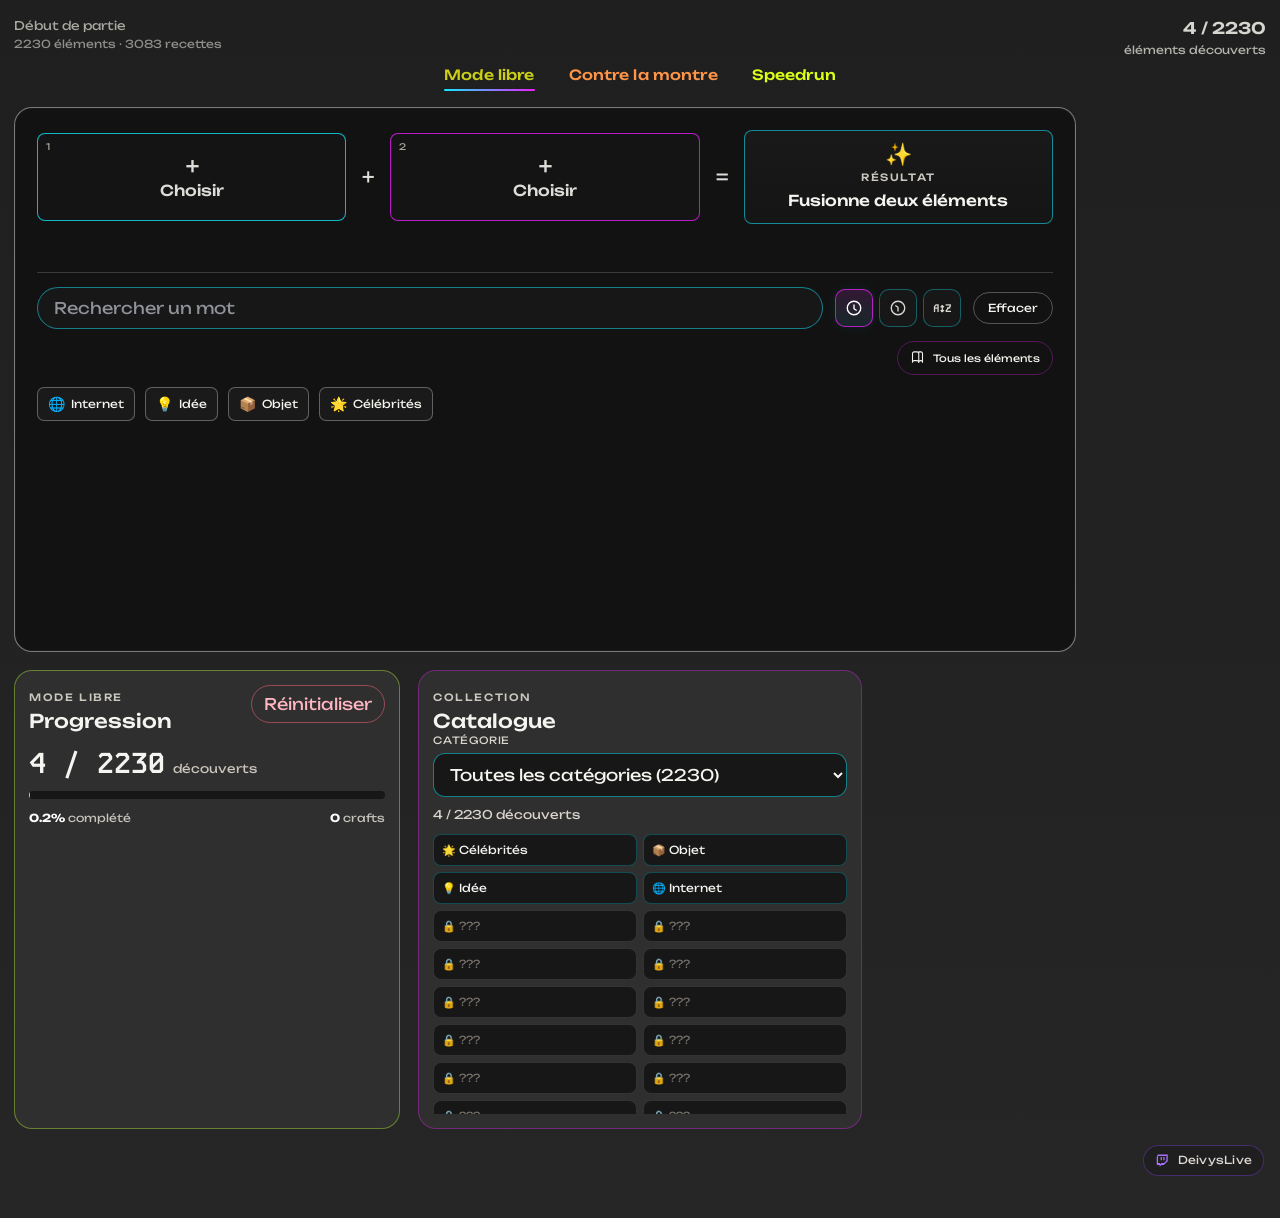
==== commit d4d2cb40: "Change recipes popup to all elements" ====
--- a/index.html
+++ b/index.html
@@ -143,7 +143,7 @@
           <div class="collectionSecondaryActions">
             <button id="allRecipesButton" class="ghostButton recipeBookButton" type="button">
               <svg viewBox="0 0 24 24" aria-hidden="true"><path d="M4 5.5A2.5 2.5 0 0 1 6.5 3H11a3 3 0 0 1 3 3v14a3 3 0 0 0-3-3H6.5A2.5 2.5 0 0 0 4 19.5v-14Zm16 0A2.5 2.5 0 0 0 17.5 3H14v17a3 3 0 0 1 3-3h.5a2.5 2.5 0 0 1 2.5 2.5v-14Z"/></svg>
-              <span>Toutes les recettes</span>
+              <span>Tous les éléments</span>
             </button>
           </div>
           <div id="collection" class="collection" aria-live="polite"></div>
@@ -228,14 +228,14 @@
       <div class="recipesHeader">
         <div>
           <span class="eyebrow">BASE DE DONNÉES</span>
-          <h2 id="recipesModalTitle">Toutes les recettes</h2>
+          <h2 id="recipesModalTitle">Tous les éléments</h2>
           <p id="recipesCount" class="recipesCount">0 recette</p>
         </div>
         <button id="recipesClose" class="modalCloseButton" type="button" aria-label="Fermer">×</button>
       </div>
       <div class="recipesSearchWrap">
         <svg viewBox="0 0 24 24" aria-hidden="true"><path d="m21 21-4.35-4.35M19 11a8 8 0 1 1-16 0 8 8 0 0 1 16 0Z"/></svg>
-        <input id="recipesSearch" type="search" placeholder="Rechercher un élément ou une recette…" autocomplete="off">
+        <input id="recipesSearch" type="search" placeholder="Rechercher un élément…" autocomplete="off">
       </div>
       <div id="recipesList" class="recipesList" role="list"></div>
     </div>
--- a/style.css
+++ b/style.css
@@ -592,3 +592,247 @@
     height:34px;
   }
 }
+
+
+/* ===== Toutes les recettes ===== */
+.collectionSecondaryActions{
+  display:flex;
+  justify-content:flex-end;
+  margin:-2px 0 12px;
+}
+.recipeBookButton{
+  display:inline-flex;
+  align-items:center;
+  gap:8px;
+  min-height:34px;
+  padding:7px 12px;
+  font-size:10px;
+  border-color:rgba(237,32,255,.30);
+}
+.recipeBookButton:hover{
+  border-color:rgba(18,233,255,.58);
+}
+.recipeBookButton svg{
+  width:15px;
+  height:15px;
+  fill:none;
+  stroke:currentColor;
+  stroke-width:1.7;
+  stroke-linecap:round;
+  stroke-linejoin:round;
+}
+
+.recipesModal{
+  padding:18px;
+}
+.recipesCard{
+  width:min(940px,100%);
+  height:min(780px,calc(100dvh - 36px));
+  display:flex;
+  flex-direction:column;
+  overflow:hidden;
+  text-align:left;
+  background:
+    radial-gradient(circle at 90% 0,rgba(18,233,255,.07),transparent 27%),
+    radial-gradient(circle at 8% 0,rgba(237,32,255,.06),transparent 24%),
+    linear-gradient(180deg,#242424,#1c1c1c);
+}
+.recipesHeader{
+  display:flex;
+  align-items:flex-start;
+  justify-content:space-between;
+  gap:18px;
+  flex:0 0 auto;
+}
+.recipesHeader h2{
+  margin:7px 0 5px;
+  font-size:26px;
+  font-weight:500;
+}
+.recipesCount{
+  margin:0;
+  color:#aaa69f;
+  font-family:"Kode Mono",ui-monospace,monospace;
+  font-size:11px;
+}
+.modalCloseButton{
+  width:38px;
+  height:38px;
+  flex:0 0 38px;
+  padding:0;
+  border:1px solid rgba(255,255,255,.18);
+  border-radius:50%;
+  background:#171717;
+  color:#eee;
+  font-family:Arial,sans-serif;
+  font-size:25px;
+  line-height:1;
+  cursor:pointer;
+  transition:transform .12s ease,border-color .12s ease,background .12s ease;
+}
+.modalCloseButton:hover{
+  transform:rotate(4deg);
+  border-color:rgba(237,32,255,.65);
+  background:#222;
+}
+.recipesSearchWrap{
+  position:relative;
+  flex:0 0 auto;
+  margin:18px 0 14px;
+}
+.recipesSearchWrap svg{
+  position:absolute;
+  left:15px;
+  top:50%;
+  transform:translateY(-50%);
+  width:17px;
+  height:17px;
+  fill:none;
+  stroke:#8f9197;
+  stroke-width:1.8;
+  stroke-linecap:round;
+  pointer-events:none;
+}
+.recipesSearchWrap input{
+  width:100%;
+  min-width:0;
+  border:1px solid rgba(18,233,255,.48);
+  background:#151515;
+  color:#f7f5ef;
+  border-radius:999px;
+  padding:11px 16px 11px 43px;
+  outline:none;
+}
+.recipesSearchWrap input:focus{
+  border-color:rgba(18,233,255,.85);
+  box-shadow:0 0 0 2px rgba(18,233,255,.08);
+}
+.recipesList{
+  flex:1 1 auto;
+  min-height:0;
+  overflow:auto;
+  padding:2px 7px 2px 2px;
+  display:flex;
+  flex-direction:column;
+  gap:7px;
+  scrollbar-width:thin;
+  scrollbar-color:rgba(18,233,255,.32) transparent;
+}
+.recipesList::-webkit-scrollbar{width:6px}
+.recipesList::-webkit-scrollbar-track{background:transparent}
+.recipesList::-webkit-scrollbar-thumb{
+  background:linear-gradient(180deg,rgba(18,233,255,.45),rgba(237,32,255,.38));
+  border-radius:999px;
+}
+.recipeRow{
+  display:grid;
+  grid-template-columns:minmax(0,1fr) auto minmax(0,1fr) auto minmax(0,1.15fr);
+  gap:10px;
+  align-items:center;
+  border:1px solid rgba(255,255,255,.09);
+  border-radius:12px;
+  padding:10px 12px;
+  background:rgba(18,18,18,.72);
+}
+.recipePart,
+.recipeResult{
+  min-width:0;
+  overflow:hidden;
+  text-overflow:ellipsis;
+  white-space:nowrap;
+  font-size:11px;
+}
+.recipePart{
+  color:#ddd9d2;
+}
+.recipeResult{
+  color:#fff;
+  font-weight:600;
+}
+.recipeOperator{
+  color:#8f8a82;
+  font-family:"Kode Mono",ui-monospace,monospace;
+  font-size:13px;
+}
+.recipeArrow{
+  color:var(--cyan);
+}
+.recipesEmpty{
+  display:grid;
+  place-items:center;
+  min-height:180px;
+  color:#9d9991;
+  font-size:12px;
+  text-align:center;
+  padding:24px;
+}
+
+@media(max-width:760px){
+  .collectionSecondaryActions{
+    justify-content:flex-start;
+    margin-top:-1px;
+  }
+  .recipeBookButton{
+    font-size:9px;
+    min-height:32px;
+    padding:6px 10px;
+  }
+  .recipesModal{
+    align-items:flex-end;
+    padding:0;
+  }
+  .recipesCard{
+    width:100%;
+    height:min(88dvh,820px);
+    border-radius:18px 18px 0 0;
+    padding:18px 14px 14px;
+    border-bottom:0;
+  }
+  .recipesHeader h2{
+    font-size:21px;
+  }
+  .recipesSearchWrap{
+    margin:14px 0 12px;
+  }
+  .recipesSearchWrap input{
+    font-size:12px;
+    padding-top:10px;
+    padding-bottom:10px;
+  }
+  .recipesList{
+    gap:8px;
+    padding-right:3px;
+  }
+  .recipeRow{
+    grid-template-columns:1fr;
+    gap:6px;
+    padding:11px 12px;
+  }
+  .recipePart,
+  .recipeResult{
+    white-space:normal;
+    overflow:visible;
+    text-overflow:clip;
+    line-height:1.35;
+  }
+  .recipeOperator{
+    display:none;
+  }
+  .recipeResult::before{
+    content:"→ ";
+    color:var(--cyan);
+  }
+}
+
+@media(max-width:420px){
+  .recipesCard{
+    height:92dvh;
+  }
+  .modalCloseButton{
+    width:36px;
+    height:36px;
+    flex-basis:36px;
+  }
+}
+
+body.modalOpen{overflow:hidden}
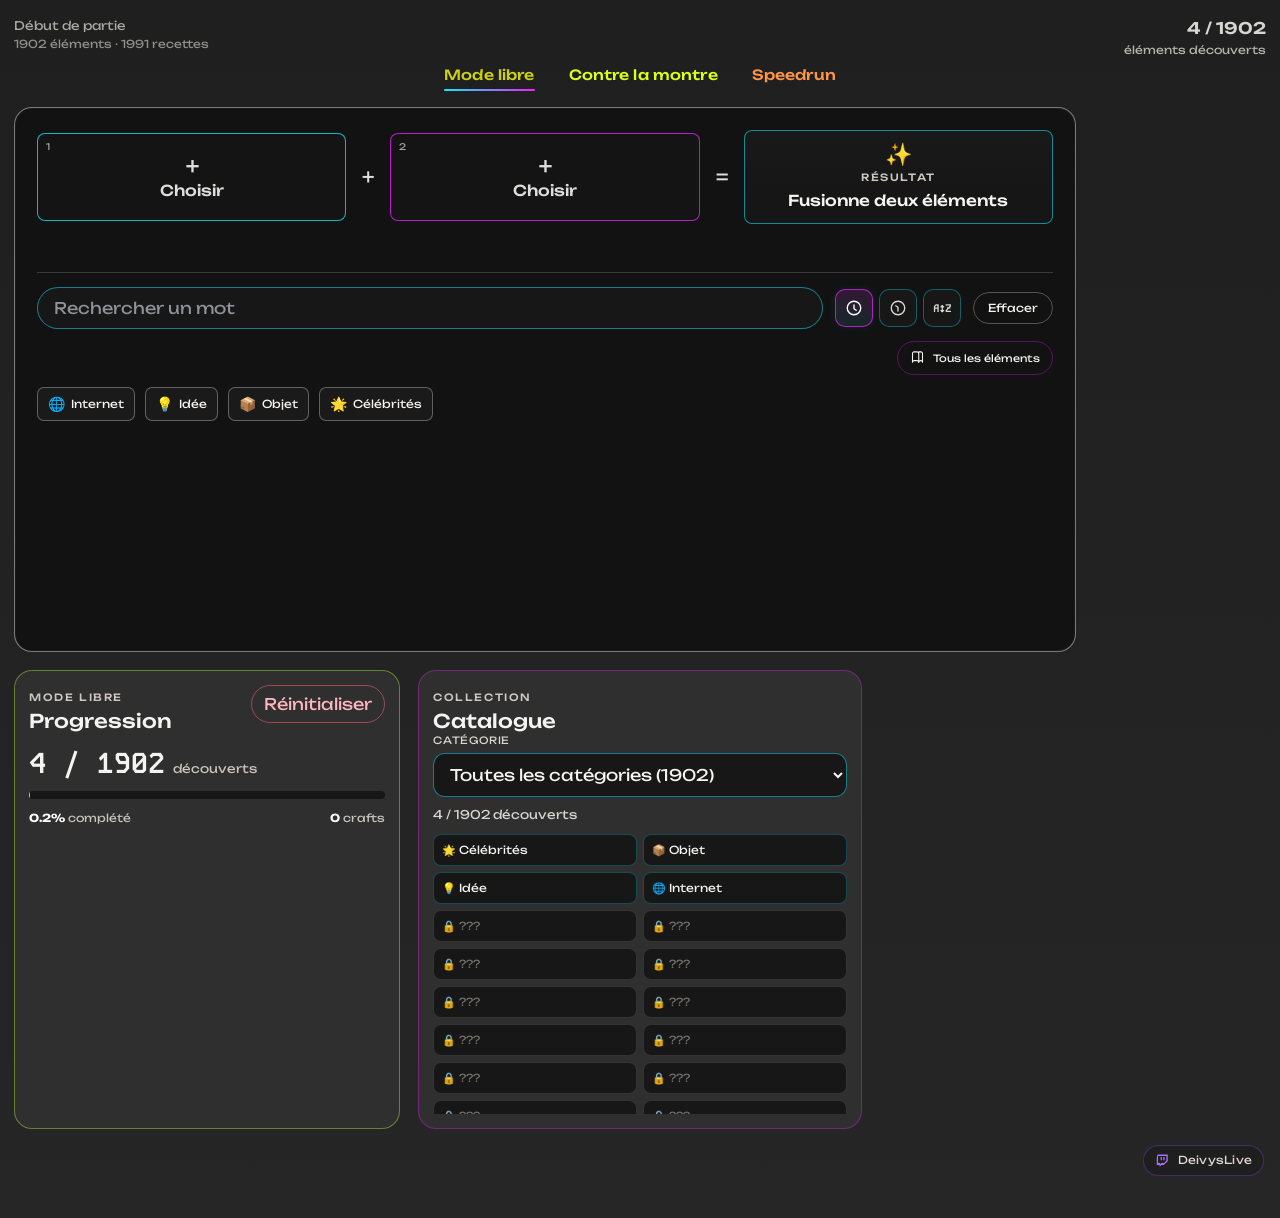
==== commit bfe4bdbc: "Swap stopwatch and countdown game modes" ====
--- a/index.html
+++ b/index.html
@@ -21,8 +21,8 @@
 
     <nav class="modeTabs" aria-label="Modes de jeu">
       <button class="modeTab" data-mode="free">Mode libre</button>
-      <button class="modeTab active" data-mode="chrono">Contre la montre</button>
-      <button class="modeTab" data-mode="timer">Speedrun</button>
+      <button class="modeTab active" data-mode="timer">Contre la montre</button>
+      <button class="modeTab" data-mode="chrono">Speedrun</button>
     </nav>
 
     <section id="challengeBar" class="challengeBar hidden">
--- a/style.css
+++ b/style.css
@@ -836,3 +836,75 @@
 }
 
 body.modalOpen{overflow:hidden}
+
+
+/* ===== Annuaire de tous les éléments ===== */
+.elementDirectoryRow{
+  display:flex;
+  align-items:center;
+  justify-content:space-between;
+  gap:18px;
+  min-width:0;
+  border:1px solid rgba(255,255,255,.09);
+  border-radius:12px;
+  padding:10px 12px;
+  background:rgba(18,18,18,.72);
+}
+.elementDirectoryIdentity{
+  display:flex;
+  align-items:center;
+  gap:10px;
+  min-width:0;
+}
+.elementDirectoryEmoji{
+  flex:0 0 auto;
+  font-size:20px;
+}
+.elementDirectoryName{
+  min-width:0;
+  overflow:hidden;
+  text-overflow:ellipsis;
+  white-space:nowrap;
+  color:#fff;
+  font-size:12px;
+  font-weight:600;
+}
+.elementDirectoryMeta{
+  display:flex;
+  justify-content:flex-end;
+  gap:6px;
+  flex-wrap:wrap;
+  min-width:0;
+}
+.elementDirectoryMeta span{
+  max-width:180px;
+  overflow:hidden;
+  text-overflow:ellipsis;
+  white-space:nowrap;
+  border:1px solid rgba(18,233,255,.18);
+  border-radius:999px;
+  padding:4px 8px;
+  color:#bcb8b0;
+  font-size:9px;
+}
+
+@media(max-width:760px){
+  .elementDirectoryRow{
+    align-items:flex-start;
+    flex-direction:column;
+    gap:8px;
+    padding:11px 12px;
+  }
+  .elementDirectoryName{
+    white-space:normal;
+    overflow:visible;
+    text-overflow:clip;
+    line-height:1.35;
+  }
+  .elementDirectoryMeta{
+    justify-content:flex-start;
+  }
+  .elementDirectoryMeta span{
+    max-width:100%;
+  }
+}
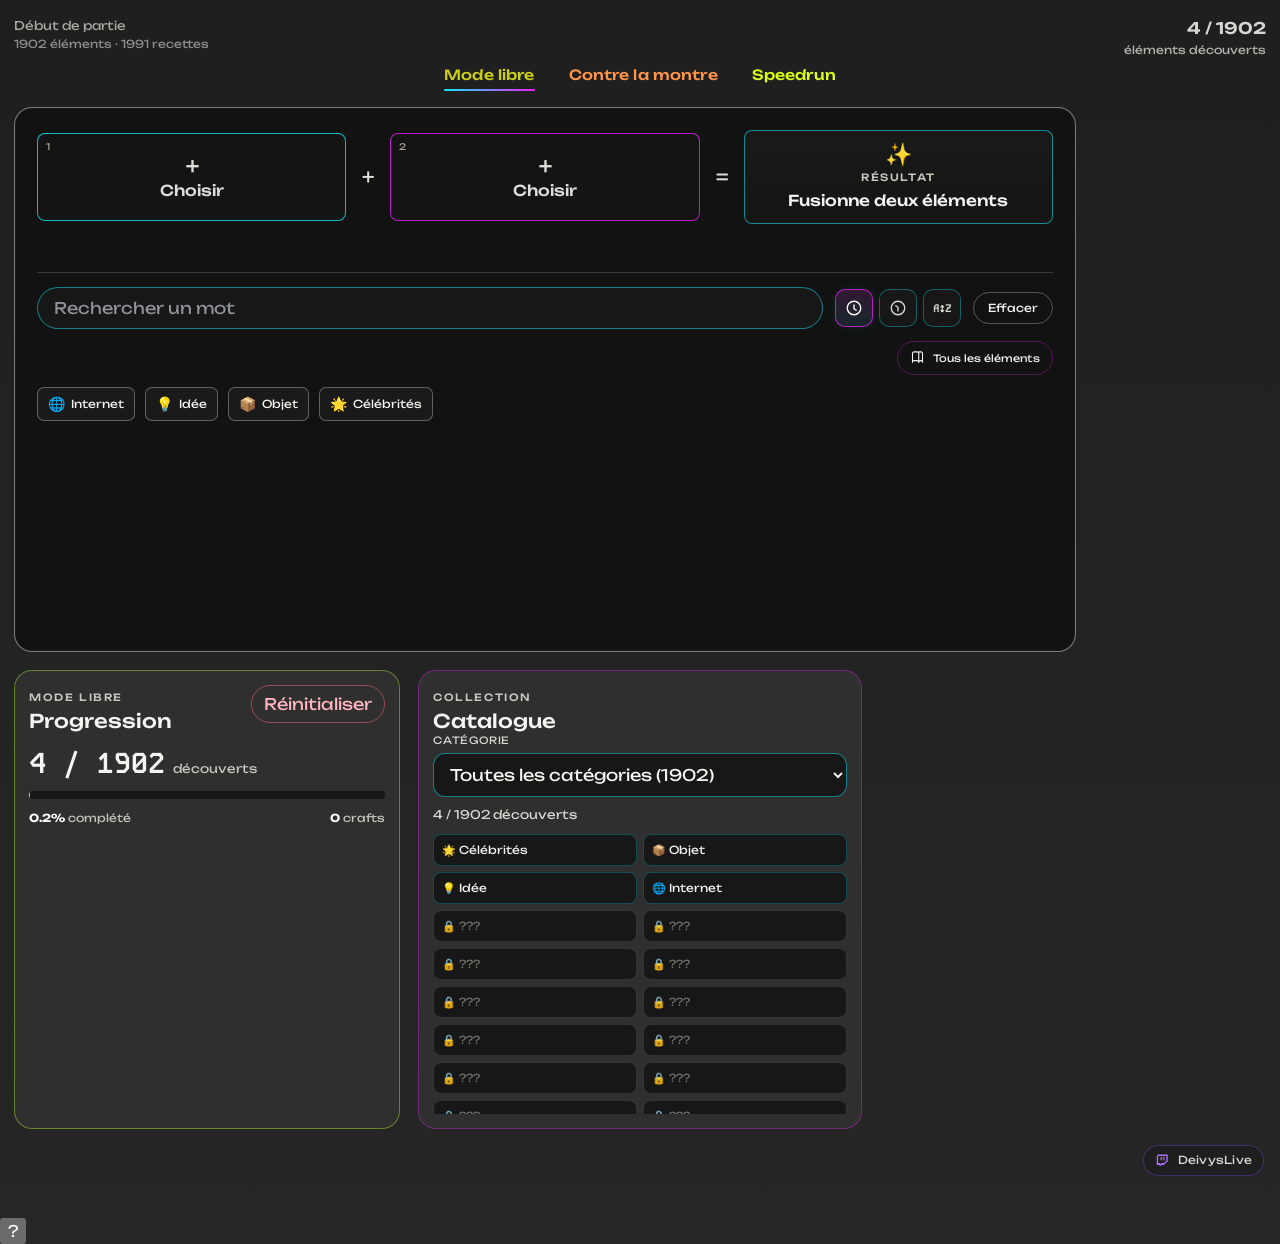
==== commit d593bd7e: "Add guided onboarding tutorial V3" ====
--- a/index.html
+++ b/index.html
@@ -229,7 +229,7 @@
         <div>
           <span class="eyebrow">BASE DE DONNÉES</span>
           <h2 id="recipesModalTitle">Tous les éléments</h2>
-          <p id="recipesCount" class="recipesCount">0 recette</p>
+          <p id="recipesCount" class="recipesCount">0 élément</p>
         </div>
         <button id="recipesClose" class="modalCloseButton" type="button" aria-label="Fermer">×</button>
       </div>
@@ -284,6 +284,32 @@
     </div>
   </div>
 
+
+  <button id="tutorialReplay" class="tutorialReplayButton" type="button" aria-label="Revoir le tutoriel" title="Revoir le tutoriel">?</button>
+
+  <div id="tutorialLayer" class="tutorialLayer hidden" aria-live="polite">
+    <div id="tutorialShield" class="tutorialShield" aria-hidden="true"></div>
+    <div id="tutorialFocus" class="tutorialFocus" aria-hidden="true"></div>
+
+    <section id="tutorialCard" class="tutorialCard" role="dialog" aria-modal="true" aria-labelledby="tutorialTitle">
+      <div class="tutorialHeader">
+        <span id="tutorialCounter" class="tutorialCounter">1 / 12</span>
+        <button id="tutorialSkip" class="tutorialSkip" type="button">Passer le tuto</button>
+      </div>
+
+      <div class="tutorialProgress" aria-hidden="true"><span id="tutorialProgressBar"></span></div>
+
+      <span id="tutorialKicker" class="eyebrow">BIENVENUE</span>
+      <h2 id="tutorialTitle">Comment jouer ?</h2>
+      <div id="tutorialBody" class="tutorialBody"></div>
+
+      <div class="tutorialActions">
+        <button id="tutorialPrevious" class="ghostButton tutorialPrevious" type="button">← Retour</button>
+        <button id="tutorialNext" class="accentButton tutorialNext" type="button">Suivant →</button>
+      </div>
+    </section>
+  </div>
+
   <script src="./game.js"></script>
 </body>
 </html>
--- a/style.css
+++ b/style.css
@@ -42,8 +42,8 @@
   border:0;background:none;padding:0 0 8px;cursor:pointer;
   color:#cbd017;font-size:14px;font-weight:500;letter-spacing:.01em;position:relative
 }
-.modeTab[data-mode="chrono"]{color:var(--orange)}
-.modeTab[data-mode="timer"]{color:var(--lime)}
+.modeTab[data-mode="timer"]{color:var(--orange)}
+.modeTab[data-mode="chrono"]{color:var(--lime)}
 .modeTab.active::after{
   content:"";position:absolute;left:0;right:0;bottom:0;height:2px;border-radius:999px;
   background:linear-gradient(90deg,var(--cyan),var(--magenta));
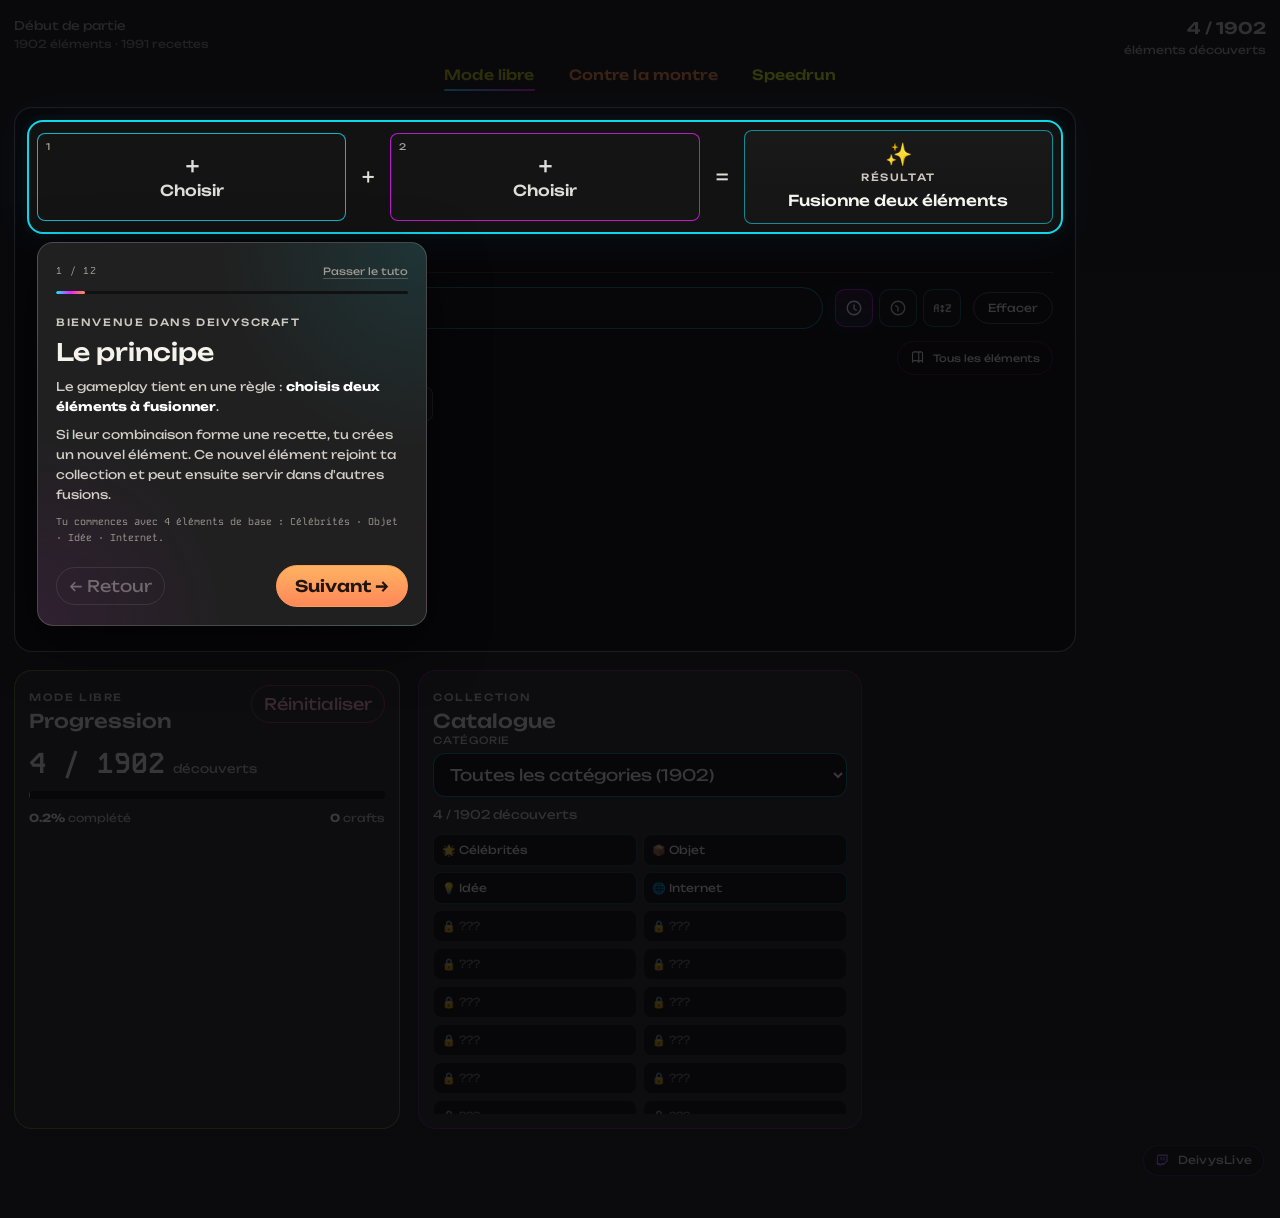
==== commit 236922f9: "Add pinned elements and desktop recipe hover" ====
--- a/index.html
+++ b/index.html
@@ -285,6 +285,9 @@
   </div>
 
 
+
+  <div id="recipeHoverTooltip" class="recipeHoverTooltip" role="tooltip" aria-hidden="true"></div>
+
   <button id="tutorialReplay" class="tutorialReplayButton" type="button" aria-label="Revoir le tutoriel" title="Revoir le tutoriel">?</button>
 
   <div id="tutorialLayer" class="tutorialLayer hidden" aria-live="polite">
--- a/style.css
+++ b/style.css
@@ -458,453 +458,356 @@
   .recapTwitch{position:static;display:flex;justify-content:flex-end;margin-top:14px;}
 }
 
-/* ===== Responsive polish: compact categories + icon sorting ===== */
+
+/* ===== FINAL responsive polish: compact categories + icon sorting ===== */
 .sortNativeSelect{
-  position:absolute!important;
-  width:1px!important;
-  height:1px!important;
-  padding:0!important;
-  margin:-1px!important;
-  overflow:hidden!important;
-  clip:rect(0,0,0,0)!important;
-  white-space:nowrap!important;
-  border:0!important;
-}
-.sortControls{
-  display:flex;
-  align-items:center;
-  gap:6px;
-  flex:0 0 auto;
-}
+  position:absolute!important;width:1px!important;height:1px!important;padding:0!important;margin:-1px!important;
+  overflow:hidden!important;clip:rect(0,0,0,0)!important;white-space:nowrap!important;border:0!important;
+}
+.sortControls{display:flex;align-items:center;gap:6px;flex:0 0 auto}
 .sortIconButton{
-  width:38px;
-  height:38px;
-  padding:0;
-  border:1px solid rgba(18,233,255,.34);
-  background:#171717;
-  color:#d9d7d1;
-  border-radius:10px;
-  display:grid;
-  place-items:center;
-  cursor:pointer;
+  width:38px;height:38px;padding:0;border:1px solid rgba(18,233,255,.34);background:#171717;color:#d9d7d1;
+  border-radius:10px;display:grid;place-items:center;cursor:pointer;
   transition:transform .12s ease,border-color .12s ease,background .12s ease,box-shadow .12s ease,color .12s ease;
 }
-.sortIconButton:hover{
-  transform:translateY(-1px);
-  border-color:rgba(18,233,255,.72);
-}
+.sortIconButton:hover{transform:translateY(-1px);border-color:rgba(18,233,255,.72)}
 .sortIconButton.active{
-  color:#fff;
-  border-color:rgba(237,32,255,.72);
+  color:#fff;border-color:rgba(237,32,255,.72);
   background:linear-gradient(180deg,rgba(237,32,255,.13),rgba(18,233,255,.08)),#171717;
   box-shadow:0 0 12px rgba(18,233,255,.08);
 }
-.sortIconButton svg{
-  width:18px;
-  height:18px;
-  fill:none;
-  stroke:currentColor;
-  stroke-width:1.8;
-  stroke-linecap:round;
-  stroke-linejoin:round;
-}
-.sortIconButton span{
-  font-family:"Kode Mono",ui-monospace,monospace;
-  font-size:11px;
-  font-weight:700;
-  letter-spacing:-.08em;
-}
+.sortIconButton svg{width:18px;height:18px;fill:none;stroke:currentColor;stroke-width:1.8;stroke-linecap:round;stroke-linejoin:round}
+.sortIconButton span{font-family:"Kode Mono",ui-monospace,monospace;font-size:11px;font-weight:700;letter-spacing:-.08em}
 
 @media (max-width:1180px){
-  .setupCategories{
-    min-width:0;
-  }
+  .setupCategories{min-width:0}
   #categoryPills{
-    display:grid;
-    grid-template-rows:repeat(2,max-content);
-    grid-auto-flow:column;
-    grid-auto-columns:max-content;
-    gap:8px;
-    max-width:100%;
-    overflow-x:auto;
-    overflow-y:hidden;
-    padding:1px 2px 8px;
-    scrollbar-width:thin;
-    scrollbar-color:rgba(18,233,255,.35) transparent;
-    overscroll-behavior-inline:contain;
+    display:grid;grid-template-rows:repeat(2,max-content);grid-auto-flow:column;grid-auto-columns:max-content;
+    gap:8px;max-width:100%;overflow-x:auto;overflow-y:hidden;padding:1px 2px 8px;
+    scrollbar-width:thin;scrollbar-color:rgba(18,233,255,.35) transparent;overscroll-behavior-inline:contain;
   }
   #categoryPills::-webkit-scrollbar{height:5px}
   #categoryPills::-webkit-scrollbar-track{background:transparent}
-  #categoryPills::-webkit-scrollbar-thumb{
-    background:linear-gradient(90deg,rgba(18,233,255,.5),rgba(237,32,255,.5));
+  #categoryPills::-webkit-scrollbar-thumb{background:linear-gradient(90deg,rgba(18,233,255,.5),rgba(237,32,255,.5));border-radius:999px}
+  #categoryPills .choicePill{min-height:30px;padding:6px 11px;font-size:10px}
+}
+
+@media (max-width:760px){
+  .setupCategories{padding-bottom:2px}
+  #categoryPills{grid-template-rows:repeat(2,max-content);margin-inline:-2px}
+  .collectionToolbar{grid-template-columns:minmax(0,1fr) auto auto!important;gap:7px!important}
+  .collectionToolbar input{min-width:0!important;width:100%!important;padding-inline:13px!important}
+  .sortControls{gap:4px}
+  .sortIconButton{width:35px;height:35px;border-radius:9px}
+  .ghostButton.subtle{min-width:0;padding-inline:10px;white-space:nowrap}
+}
+
+@media (max-width:470px){
+  .collectionToolbar{grid-template-columns:minmax(0,1fr) auto!important}
+  .ghostButton.subtle{grid-column:1/-1;justify-self:end;padding-block:6px}
+  .sortIconButton{width:34px;height:34px}
+}
+
+/* ===== Tous les éléments popup ===== */
+.collectionSecondaryActions{display:flex;justify-content:flex-end;margin:-2px 0 12px}
+.recipeBookButton{
+  display:inline-flex;align-items:center;gap:8px;min-height:34px;padding:7px 12px;font-size:10px;
+  border-color:rgba(237,32,255,.30);
+}
+.recipeBookButton:hover{border-color:rgba(18,233,255,.58)}
+.recipeBookButton svg{width:15px;height:15px;fill:none;stroke:currentColor;stroke-width:1.7;stroke-linecap:round;stroke-linejoin:round}
+.recipesModal{padding:18px}
+.recipesCard{
+  width:min(940px,100%);height:min(780px,calc(100dvh - 36px));display:flex;flex-direction:column;overflow:hidden;text-align:left;
+  background:radial-gradient(circle at 90% 0,rgba(18,233,255,.07),transparent 27%),
+             radial-gradient(circle at 8% 0,rgba(237,32,255,.06),transparent 24%),
+             linear-gradient(180deg,#242424,#1c1c1c);
+}
+.recipesHeader{display:flex;align-items:flex-start;justify-content:space-between;gap:18px;flex:0 0 auto}
+.recipesHeader h2{margin:7px 0 5px;font-size:26px;font-weight:500}
+.recipesCount{margin:0;color:#aaa69f;font-family:"Kode Mono",ui-monospace,monospace;font-size:11px}
+.modalCloseButton{
+  width:38px;height:38px;flex:0 0 38px;padding:0;border:1px solid rgba(255,255,255,.18);border-radius:50%;
+  background:#171717;color:#eee;font-family:Arial,sans-serif;font-size:25px;line-height:1;cursor:pointer;
+  transition:transform .12s ease,border-color .12s ease,background .12s ease;
+}
+.modalCloseButton:hover{transform:rotate(4deg);border-color:rgba(237,32,255,.65);background:#222}
+.recipesSearchWrap{position:relative;flex:0 0 auto;margin:18px 0 14px}
+.recipesSearchWrap svg{
+  position:absolute;left:15px;top:50%;transform:translateY(-50%);width:17px;height:17px;fill:none;stroke:#8f9197;
+  stroke-width:1.8;stroke-linecap:round;pointer-events:none;
+}
+.recipesSearchWrap input{
+  width:100%;min-width:0;border:1px solid rgba(18,233,255,.48);background:#151515;color:#f7f5ef;border-radius:999px;
+  padding:11px 16px 11px 43px;outline:none;
+}
+.recipesSearchWrap input:focus{border-color:rgba(18,233,255,.85);box-shadow:0 0 0 2px rgba(18,233,255,.08)}
+.recipesList{
+  flex:1 1 auto;min-height:0;overflow:auto;padding:2px 7px 2px 2px;display:flex;flex-direction:column;gap:7px;
+  scrollbar-width:thin;scrollbar-color:rgba(18,233,255,.32) transparent;
+}
+.recipesList::-webkit-scrollbar{width:6px}.recipesList::-webkit-scrollbar-track{background:transparent}
+.recipesList::-webkit-scrollbar-thumb{background:linear-gradient(180deg,rgba(18,233,255,.45),rgba(237,32,255,.38));border-radius:999px}
+.recipesEmpty{display:grid;place-items:center;min-height:180px;color:#9d9991;font-size:12px;text-align:center;padding:24px}
+.elementDirectoryRow{
+  display:flex;align-items:center;justify-content:space-between;gap:18px;min-width:0;border:1px solid rgba(255,255,255,.09);
+  border-radius:12px;padding:10px 12px;background:rgba(18,18,18,.72);
+}
+.elementDirectoryIdentity{display:flex;align-items:center;gap:10px;min-width:0}
+.elementDirectoryEmoji{flex:0 0 auto;font-size:20px}
+.elementDirectoryName{min-width:0;overflow:hidden;text-overflow:ellipsis;white-space:nowrap;color:#fff;font-size:12px;font-weight:600}
+.elementDirectoryMeta{display:flex;justify-content:flex-end;gap:6px;flex-wrap:wrap;min-width:0}
+.elementDirectoryMeta span{
+  max-width:180px;overflow:hidden;text-overflow:ellipsis;white-space:nowrap;border:1px solid rgba(18,233,255,.18);
+  border-radius:999px;padding:4px 8px;color:#bcb8b0;font-size:9px;
+}
+body.modalOpen{overflow:hidden}
+
+@media(max-width:760px){
+  .collectionSecondaryActions{justify-content:flex-start;margin-top:-1px}
+  .recipeBookButton{font-size:9px;min-height:32px;padding:6px 10px}
+  .recipesModal{align-items:flex-end;padding:0}
+  .recipesCard{width:100%;height:min(88dvh,820px);border-radius:18px 18px 0 0;padding:18px 14px 14px;border-bottom:0}
+  .recipesHeader h2{font-size:21px}.recipesSearchWrap{margin:14px 0 12px}
+  .recipesSearchWrap input{font-size:12px;padding-top:10px;padding-bottom:10px}
+  .recipesList{gap:8px;padding-right:3px}
+  .elementDirectoryRow{align-items:flex-start;flex-direction:column;gap:8px;padding:11px 12px}
+  .elementDirectoryName{white-space:normal;overflow:visible;text-overflow:clip;line-height:1.35}
+  .elementDirectoryMeta{justify-content:flex-start}.elementDirectoryMeta span{max-width:100%}
+}
+@media(max-width:420px){.recipesCard{height:92dvh}.modalCloseButton{width:36px;height:36px;flex-basis:36px}}
+
+
+/* ===== Tutoriel guidé ===== */
+.tutorialReplayButton{
+  position:fixed;left:18px;bottom:18px;z-index:70;width:40px;height:40px;border-radius:50%;
+  border:1px solid rgba(18,233,255,.42);background:rgba(23,23,23,.92);color:#f4f2ed;
+  font-family:"Kode Mono",ui-monospace,monospace;font-size:17px;font-weight:800;cursor:pointer;
+  box-shadow:0 8px 24px rgba(0,0,0,.28);
+  transition:transform .12s ease,border-color .12s ease,box-shadow .12s ease;
+}
+.tutorialReplayButton:hover,.tutorialReplayButton:focus-visible{
+  transform:translateY(-2px);border-color:rgba(237,32,255,.72);
+  box-shadow:0 10px 26px rgba(0,0,0,.34),0 0 18px rgba(18,233,255,.08);outline:none;
+}
+.tutorialLayer{position:fixed;inset:0;z-index:10000;pointer-events:none}
+.tutorialLayer.hidden{display:none}
+.tutorialShield{position:fixed;inset:0;z-index:10000;pointer-events:auto;background:transparent}
+.tutorialFocus{
+  position:fixed;z-index:10001;pointer-events:none;border:2px solid rgba(18,233,255,.92);border-radius:16px;
+  box-shadow:0 0 0 9999px rgba(5,5,8,.79),0 0 0 5px rgba(18,233,255,.08),0 0 34px rgba(18,233,255,.22);
+  transition:top .22s ease,left .22s ease,width .22s ease,height .22s ease,border-radius .22s ease;
+}
+.tutorialCard{
+  position:fixed;z-index:10002;width:min(390px,calc(100vw - 32px));padding:18px;
+  border:1px solid rgba(255,255,255,.18);border-radius:16px;
+  background:radial-gradient(circle at 100% 0,rgba(18,233,255,.10),transparent 38%),
+             radial-gradient(circle at 0 100%,rgba(237,32,255,.08),transparent 36%),#202020;
+  color:#f5f2ec;box-shadow:0 18px 55px rgba(0,0,0,.52);pointer-events:auto;
+}
+.tutorialHeader{display:flex;align-items:center;justify-content:space-between;gap:12px;margin-bottom:10px}
+.tutorialCounter{font-family:"Kode Mono",ui-monospace,monospace;color:#a8a39b;font-size:10px;letter-spacing:.08em}
+.tutorialSkip{
+  border:0;padding:4px 0;background:transparent;color:#9f9a93;cursor:pointer;font-size:10px;
+  text-decoration:underline;text-decoration-color:rgba(255,255,255,.20);text-underline-offset:3px;
+}
+.tutorialSkip:hover{color:#fff}
+.tutorialProgress{height:3px;overflow:hidden;border-radius:999px;background:#111;margin-bottom:16px}
+.tutorialProgress span{
+  display:block;width:0;height:100%;border-radius:inherit;
+  background:linear-gradient(90deg,var(--cyan),var(--magenta),var(--orange));transition:width .2s ease;
+}
+.tutorialCard h2{margin:7px 0 10px;font-size:24px;font-weight:500}
+.tutorialBody{color:#d2cec7;font-size:12px;line-height:1.65}
+.tutorialBody p{margin:0 0 9px}.tutorialBody p:last-child{margin-bottom:0}
+.tutorialBody strong{color:#fff}
+.tutorialBody .tutorialMini{
+  display:block;margin-top:9px;color:#9f9a93;font-family:"Kode Mono",ui-monospace,monospace;font-size:10px;
+}
+.tutorialActions{display:flex;align-items:center;justify-content:space-between;gap:10px;margin-top:18px}
+.tutorialPrevious{margin:0;min-width:94px}.tutorialPrevious:disabled{opacity:.35;cursor:not-allowed}
+.tutorialNext{margin-left:auto;min-width:116px}
+body.tutorialOpen .tutorialReplayButton{opacity:0;pointer-events:none}
+.tutorialDemoPath{display:flex;flex-direction:column;gap:14px;width:100%;margin-top:12px}
+.tutorialDemoPath .pathStep{width:100%;pointer-events:none}
+.tutorialDemoPath .stepBody{width:100%;min-width:0}
+.tutorialDemoPath .stepRecipe,
+.tutorialDemoPath .resultRow{width:100%}
+
+@media(max-width:760px){
+  .tutorialReplayButton{left:12px;bottom:12px;width:38px;height:38px}
+  .tutorialCard{
+    left:12px!important;right:12px!important;top:auto!important;bottom:12px!important;width:auto;
+    max-height:min(46dvh,420px);overflow:auto;padding:15px;
+  }
+  .tutorialCard h2{font-size:20px}
+  .tutorialBody{font-size:11px;line-height:1.55}
+  .tutorialActions{
+    position:sticky;bottom:-15px;padding:10px 0 0;
+    background:linear-gradient(180deg,transparent,#202020 28%);
+  }
+}
+
+
+/* ===== Épinglage + recette au survol (ordinateur uniquement) ===== */
+.elementChipWrap{
+  position:relative;
+  display:inline-flex;
+  max-width:100%;
+}
+.elementChipWrap .elementChip{
+  max-width:100%;
+}
+.elementPinButton{
+  display:none;
+}
+.recipeHoverTooltip{
+  display:none;
+}
+
+@media (hover:hover) and (pointer:fine) and (min-width:769px){
+  .elementChipWrap.pinned .elementChip,
+  .dexItem.found.pinned{
+    border-color:rgba(255,159,28,.72);
+    box-shadow:0 0 0 1px rgba(255,159,28,.10),0 0 16px rgba(255,159,28,.08);
+  }
+
+  .elementPinButton{
+    position:absolute;
+    z-index:3;
+    top:-8px;
+    right:-8px;
+    display:grid;
+    place-items:center;
+    width:20px;
+    height:20px;
+    padding:0;
+    border:1px solid rgba(255,255,255,.22);
     border-radius:999px;
-  }
-  #categoryPills .choicePill{
-    min-height:30px;
-    padding:6px 11px;
+    background:#252525;
+    color:#dad6cf;
     font-size:10px;
-  }
-}
-
-@media (max-width:760px){
-  .setupCategories{
-    padding-bottom:2px;
-  }
-  #categoryPills{
-    grid-template-rows:repeat(2,max-content);
-    margin-inline:-2px;
-  }
-  .collectionToolbar{
-    grid-template-columns:minmax(0,1fr) auto auto!important;
-    gap:7px!important;
-  }
-  .collectionToolbar input{
-    min-width:0!important;
-    width:100%!important;
-    padding-inline:13px!important;
-  }
-  .sortControls{
-    gap:4px;
-  }
-  .sortIconButton{
-    width:35px;
-    height:35px;
+    line-height:1;
+    cursor:pointer;
+    opacity:0;
+    transform:scale(.88);
+    box-shadow:0 5px 12px rgba(0,0,0,.32);
+    transition:opacity .12s ease,transform .12s ease,border-color .12s ease,background .12s ease;
+  }
+
+  .elementChipWrap:hover .elementPinButton,
+  .dexItem.found:hover .elementPinButton,
+  .elementPinButton:focus-visible,
+  .elementPinButton.pinned{
+    opacity:1;
+    transform:scale(1);
+  }
+
+  .elementPinButton:hover,
+  .elementPinButton:focus-visible,
+  .elementPinButton.pinned{
+    border-color:rgba(255,159,28,.78);
+    background:#31271a;
+    outline:none;
+  }
+
+  .dexItem.found{
+    position:relative;
+    cursor:pointer;
+    padding-right:27px;
+  }
+
+  .dexItemLabel{
+    display:block;
+    min-width:0;
+    overflow:hidden;
+    text-overflow:ellipsis;
+    white-space:nowrap;
+  }
+
+  .dexItem .elementPinButton{
+    top:50%;
+    right:5px;
+    transform:translateY(-50%) scale(.88);
+  }
+
+  .dexItem.found:hover .elementPinButton,
+  .dexItem .elementPinButton:focus-visible,
+  .dexItem .elementPinButton.pinned{
+    transform:translateY(-50%) scale(1);
+  }
+
+  .recipeHoverTooltip{
+    position:fixed;
+    z-index:9990;
+    display:block;
+    width:min(330px,calc(100vw - 24px));
+    padding:12px 13px;
+    border:1px solid rgba(18,233,255,.34);
+    border-radius:12px;
+    background:
+      radial-gradient(circle at 100% 0,rgba(18,233,255,.08),transparent 38%),
+      #202020;
+    color:#f6f3ed;
+    box-shadow:0 14px 34px rgba(0,0,0,.48);
+    pointer-events:none;
+    opacity:0;
+    visibility:hidden;
+    transform:translateY(4px);
+    transition:opacity .1s ease,transform .1s ease,visibility .1s ease;
+  }
+
+  .recipeHoverTooltip.visible{
+    opacity:1;
+    visibility:visible;
+    transform:translateY(0);
+  }
+
+  .recipeTooltipKicker{
+    display:block;
+    margin-bottom:5px;
+    color:#9e9991;
+    font-family:"Kode Mono",ui-monospace,monospace;
+    font-size:8px;
+    letter-spacing:.1em;
+  }
+
+  .recipeTooltipTitle{
+    display:block;
+    margin-bottom:9px;
+    font-size:13px;
+    font-weight:600;
+  }
+
+  .recipeTooltipFormula{
+    display:grid;
+    grid-template-columns:minmax(0,1fr) auto minmax(0,1fr);
+    align-items:center;
+    gap:7px;
+    padding:9px;
+    border:1px solid rgba(255,255,255,.10);
     border-radius:9px;
-  }
-  .ghostButton.subtle{
+    background:#171717;
+    font-size:10px;
+  }
+
+  .recipeTooltipFormula span{
     min-width:0;
-    padding-inline:10px;
+    overflow:hidden;
+    text-overflow:ellipsis;
     white-space:nowrap;
   }
-}
-
-@media (max-width:470px){
-  .collectionToolbar{
-    grid-template-columns:minmax(0,1fr) auto!important;
-  }
-  .ghostButton.subtle{
-    grid-column:1/-1;
-    justify-self:end;
-    padding-block:6px;
-  }
-  .sortIconButton{
-    width:34px;
-    height:34px;
-  }
-}
-
-
-/* ===== Toutes les recettes ===== */
-.collectionSecondaryActions{
-  display:flex;
-  justify-content:flex-end;
-  margin:-2px 0 12px;
-}
-.recipeBookButton{
-  display:inline-flex;
-  align-items:center;
-  gap:8px;
-  min-height:34px;
-  padding:7px 12px;
-  font-size:10px;
-  border-color:rgba(237,32,255,.30);
-}
-.recipeBookButton:hover{
-  border-color:rgba(18,233,255,.58);
-}
-.recipeBookButton svg{
-  width:15px;
-  height:15px;
-  fill:none;
-  stroke:currentColor;
-  stroke-width:1.7;
-  stroke-linecap:round;
-  stroke-linejoin:round;
-}
-
-.recipesModal{
-  padding:18px;
-}
-.recipesCard{
-  width:min(940px,100%);
-  height:min(780px,calc(100dvh - 36px));
-  display:flex;
-  flex-direction:column;
-  overflow:hidden;
-  text-align:left;
-  background:
-    radial-gradient(circle at 90% 0,rgba(18,233,255,.07),transparent 27%),
-    radial-gradient(circle at 8% 0,rgba(237,32,255,.06),transparent 24%),
-    linear-gradient(180deg,#242424,#1c1c1c);
-}
-.recipesHeader{
-  display:flex;
-  align-items:flex-start;
-  justify-content:space-between;
-  gap:18px;
-  flex:0 0 auto;
-}
-.recipesHeader h2{
-  margin:7px 0 5px;
-  font-size:26px;
-  font-weight:500;
-}
-.recipesCount{
-  margin:0;
-  color:#aaa69f;
-  font-family:"Kode Mono",ui-monospace,monospace;
-  font-size:11px;
-}
-.modalCloseButton{
-  width:38px;
-  height:38px;
-  flex:0 0 38px;
-  padding:0;
-  border:1px solid rgba(255,255,255,.18);
-  border-radius:50%;
-  background:#171717;
-  color:#eee;
-  font-family:Arial,sans-serif;
-  font-size:25px;
-  line-height:1;
-  cursor:pointer;
-  transition:transform .12s ease,border-color .12s ease,background .12s ease;
-}
-.modalCloseButton:hover{
-  transform:rotate(4deg);
-  border-color:rgba(237,32,255,.65);
-  background:#222;
-}
-.recipesSearchWrap{
-  position:relative;
-  flex:0 0 auto;
-  margin:18px 0 14px;
-}
-.recipesSearchWrap svg{
-  position:absolute;
-  left:15px;
-  top:50%;
-  transform:translateY(-50%);
-  width:17px;
-  height:17px;
-  fill:none;
-  stroke:#8f9197;
-  stroke-width:1.8;
-  stroke-linecap:round;
-  pointer-events:none;
-}
-.recipesSearchWrap input{
-  width:100%;
-  min-width:0;
-  border:1px solid rgba(18,233,255,.48);
-  background:#151515;
-  color:#f7f5ef;
-  border-radius:999px;
-  padding:11px 16px 11px 43px;
-  outline:none;
-}
-.recipesSearchWrap input:focus{
-  border-color:rgba(18,233,255,.85);
-  box-shadow:0 0 0 2px rgba(18,233,255,.08);
-}
-.recipesList{
-  flex:1 1 auto;
-  min-height:0;
-  overflow:auto;
-  padding:2px 7px 2px 2px;
-  display:flex;
-  flex-direction:column;
-  gap:7px;
-  scrollbar-width:thin;
-  scrollbar-color:rgba(18,233,255,.32) transparent;
-}
-.recipesList::-webkit-scrollbar{width:6px}
-.recipesList::-webkit-scrollbar-track{background:transparent}
-.recipesList::-webkit-scrollbar-thumb{
-  background:linear-gradient(180deg,rgba(18,233,255,.45),rgba(237,32,255,.38));
-  border-radius:999px;
-}
-.recipeRow{
-  display:grid;
-  grid-template-columns:minmax(0,1fr) auto minmax(0,1fr) auto minmax(0,1.15fr);
-  gap:10px;
-  align-items:center;
-  border:1px solid rgba(255,255,255,.09);
-  border-radius:12px;
-  padding:10px 12px;
-  background:rgba(18,18,18,.72);
-}
-.recipePart,
-.recipeResult{
-  min-width:0;
-  overflow:hidden;
-  text-overflow:ellipsis;
-  white-space:nowrap;
-  font-size:11px;
-}
-.recipePart{
-  color:#ddd9d2;
-}
-.recipeResult{
-  color:#fff;
-  font-weight:600;
-}
-.recipeOperator{
-  color:#8f8a82;
-  font-family:"Kode Mono",ui-monospace,monospace;
-  font-size:13px;
-}
-.recipeArrow{
-  color:var(--cyan);
-}
-.recipesEmpty{
-  display:grid;
-  place-items:center;
-  min-height:180px;
-  color:#9d9991;
-  font-size:12px;
-  text-align:center;
-  padding:24px;
-}
-
-@media(max-width:760px){
-  .collectionSecondaryActions{
-    justify-content:flex-start;
-    margin-top:-1px;
-  }
-  .recipeBookButton{
+
+  .recipeTooltipFormula b{
+    color:var(--cyan);
+    font-size:12px;
+  }
+
+  .recipeTooltipAlternatives,
+  .recipeTooltipNote{
+    display:block;
+    margin-top:7px;
+    color:#aaa59d;
     font-size:9px;
-    min-height:32px;
-    padding:6px 10px;
-  }
-  .recipesModal{
-    align-items:flex-end;
-    padding:0;
-  }
-  .recipesCard{
-    width:100%;
-    height:min(88dvh,820px);
-    border-radius:18px 18px 0 0;
-    padding:18px 14px 14px;
-    border-bottom:0;
-  }
-  .recipesHeader h2{
-    font-size:21px;
-  }
-  .recipesSearchWrap{
-    margin:14px 0 12px;
-  }
-  .recipesSearchWrap input{
-    font-size:12px;
-    padding-top:10px;
-    padding-bottom:10px;
-  }
-  .recipesList{
-    gap:8px;
-    padding-right:3px;
-  }
-  .recipeRow{
-    grid-template-columns:1fr;
-    gap:6px;
-    padding:11px 12px;
-  }
-  .recipePart,
-  .recipeResult{
-    white-space:normal;
-    overflow:visible;
-    text-overflow:clip;
-    line-height:1.35;
-  }
-  .recipeOperator{
-    display:none;
-  }
-  .recipeResult::before{
-    content:"→ ";
-    color:var(--cyan);
-  }
-}
-
-@media(max-width:420px){
-  .recipesCard{
-    height:92dvh;
-  }
-  .modalCloseButton{
-    width:36px;
-    height:36px;
-    flex-basis:36px;
-  }
-}
-
-body.modalOpen{overflow:hidden}
-
-
-/* ===== Annuaire de tous les éléments ===== */
-.elementDirectoryRow{
-  display:flex;
-  align-items:center;
-  justify-content:space-between;
-  gap:18px;
-  min-width:0;
-  border:1px solid rgba(255,255,255,.09);
-  border-radius:12px;
-  padding:10px 12px;
-  background:rgba(18,18,18,.72);
-}
-.elementDirectoryIdentity{
-  display:flex;
-  align-items:center;
-  gap:10px;
-  min-width:0;
-}
-.elementDirectoryEmoji{
-  flex:0 0 auto;
-  font-size:20px;
-}
-.elementDirectoryName{
-  min-width:0;
-  overflow:hidden;
-  text-overflow:ellipsis;
-  white-space:nowrap;
-  color:#fff;
-  font-size:12px;
-  font-weight:600;
-}
-.elementDirectoryMeta{
-  display:flex;
-  justify-content:flex-end;
-  gap:6px;
-  flex-wrap:wrap;
-  min-width:0;
-}
-.elementDirectoryMeta span{
-  max-width:180px;
-  overflow:hidden;
-  text-overflow:ellipsis;
-  white-space:nowrap;
-  border:1px solid rgba(18,233,255,.18);
-  border-radius:999px;
-  padding:4px 8px;
-  color:#bcb8b0;
-  font-size:9px;
-}
-
-@media(max-width:760px){
-  .elementDirectoryRow{
-    align-items:flex-start;
-    flex-direction:column;
-    gap:8px;
-    padding:11px 12px;
-  }
-  .elementDirectoryName{
-    white-space:normal;
-    overflow:visible;
-    text-overflow:clip;
-    line-height:1.35;
-  }
-  .elementDirectoryMeta{
-    justify-content:flex-start;
-  }
-  .elementDirectoryMeta span{
-    max-width:100%;
-  }
-}
+  }
+}
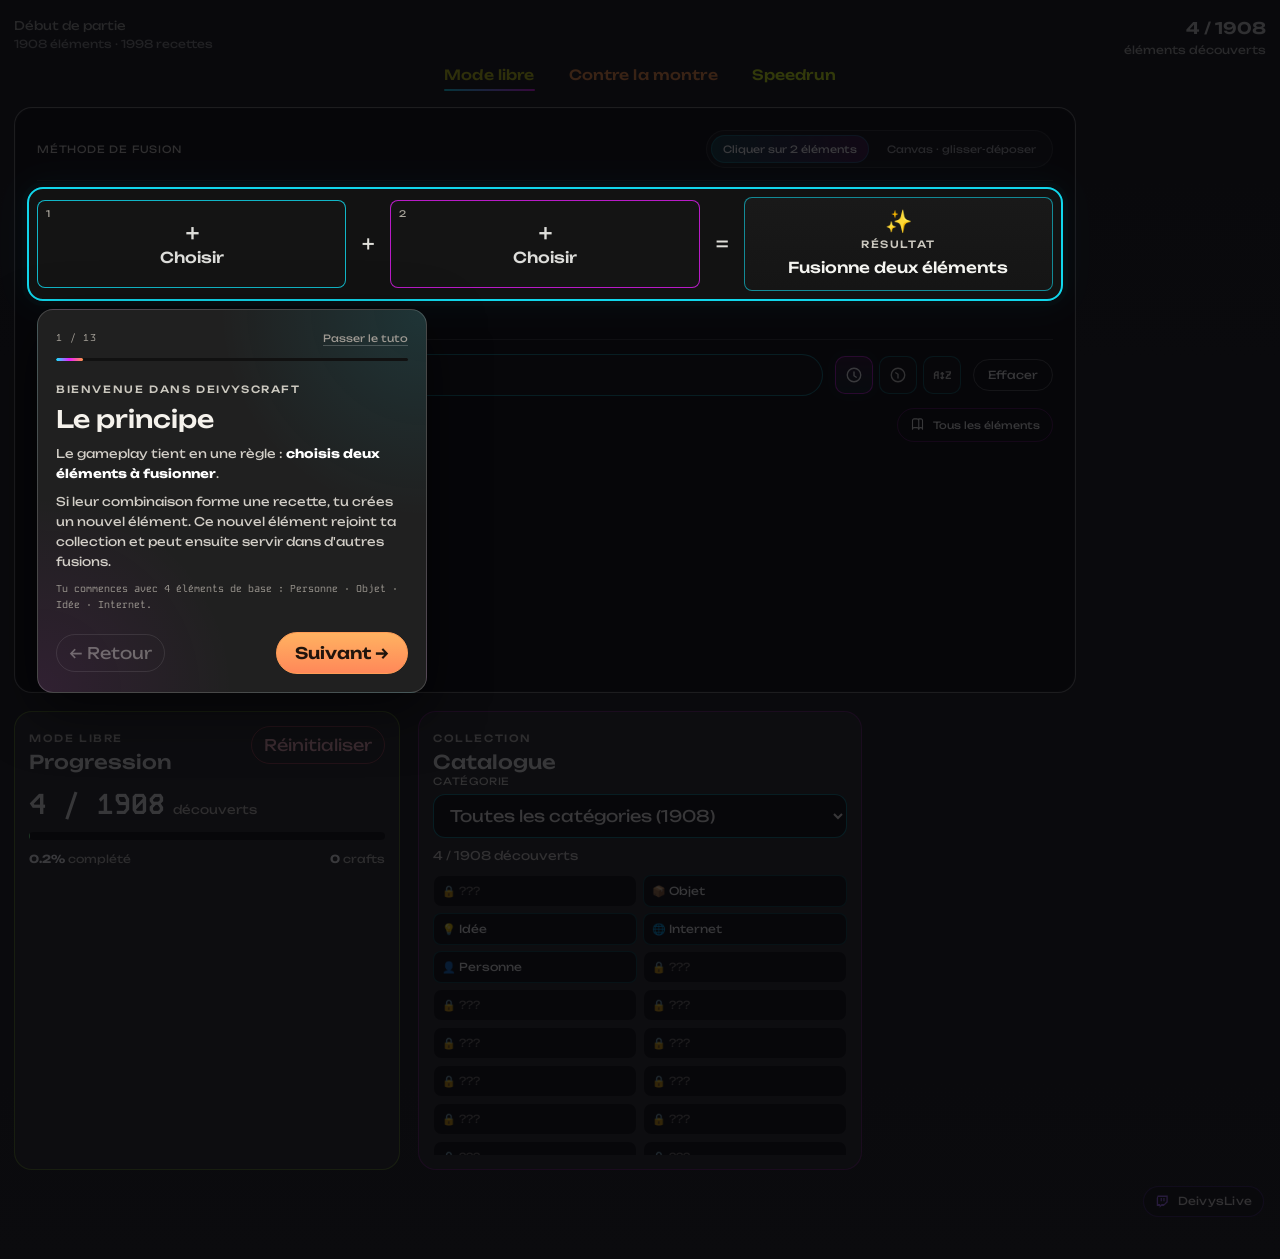
==== commit eef77375: "Deploy latest DeivysCraft build and add Vercel Web Analytics" ====
--- a/index.html
+++ b/index.html
@@ -94,7 +94,14 @@
     </section>
 
     <section class="playLayout">
-      <section class="craftPanel boardFrame">
+      <section id="craftBoard" class="craftPanel boardFrame">
+        <div class="interactionBar">
+          <span class="interactionLabel">Méthode de fusion</span>
+          <div class="interactionSwitch" role="group" aria-label="Choisir la méthode de fusion">
+            <button type="button" data-interaction="classic" class="active" aria-pressed="true">Cliquer sur 2 éléments</button>
+            <button type="button" data-interaction="canvas" aria-pressed="false">Canvas · glisser-déposer</button>
+          </div>
+        </div>
         <div class="selectionArena">
           <div id="slot0" class="slot empty">
             <span class="slotIndex">1</span>
@@ -117,6 +124,13 @@
           </div>
         </div>
 
+        <section id="canvasMode" class="canvasMode" aria-label="Espace de craft">
+          <div class="canvasIntro"><strong>Clique ou glisse un élément ici, puis superpose-le à un autre pour fusionner.</strong><span>1 clic : supprimer · 2 clics : dupliquer · 3 clics : fusion avec lui-même</span></div>
+          <div id="canvasSurface" class="canvasSurface" aria-label="Canvas de craft">
+            <div id="canvasEmpty" class="canvasEmpty"><div><b>Ton espace de craft est prêt</b>Glisse un élément depuis ta collection,<br>ou touche-le pour le déposer ici.</div></div>
+          </div>
+          <div class="canvasToolbar"><span id="canvasCount">0 élément posé</span><button id="clearCanvas" class="ghostButton subtle" type="button">Vider le canvas</button></div>
+        </section>
         <div id="message" class="message"></div>
 
         <div class="collectionShell">
@@ -314,5 +328,9 @@
   </div>
 
   <script src="./game.js"></script>
+  <script>
+    window.va = window.va || function () { (window.vaq = window.vaq || []).push(arguments); };
+  </script>
+  <script defer src="/_vercel/insights/script.js"></script>
 </body>
 </html>
--- a/style.css
+++ b/style.css
@@ -810,4 +810,35 @@
     color:#aaa59d;
     font-size:9px;
   }
-}+}
+
+
+/* ===== Mode de combinaison Canvas ===== */
+.interactionBar{display:flex;align-items:center;justify-content:space-between;gap:12px;margin:0 0 16px;padding:0 0 12px;border-bottom:1px solid rgba(255,255,255,.12)}
+.interactionLabel{font-size:10px;color:#d2cec5;text-transform:uppercase;letter-spacing:.08em}
+.interactionSwitch{display:flex;gap:6px;padding:4px;border:1px solid rgba(255,255,255,.13);border-radius:999px;background:#1a1a1a}
+.interactionSwitch button{border:0;border-radius:999px;padding:8px 12px;background:transparent;color:#aaa;font-size:10px;cursor:pointer}
+.interactionSwitch button.active{background:linear-gradient(90deg,rgba(18,233,255,.2),rgba(237,32,255,.2));color:#fff;box-shadow:inset 0 0 0 1px rgba(18,233,255,.28)}
+.canvasMode{display:none}
+.boardFrame.canvas-active .canvasMode{display:block}
+.boardFrame.canvas-active .selectionArena{display:none}
+.canvasIntro{display:flex;justify-content:space-between;align-items:center;gap:10px;margin:0 0 12px;color:#bdb9b0;font:11px/1.5 "Kode Mono",ui-monospace,monospace}
+.canvasIntro strong{color:#f4f4f0;font-weight:500}
+.canvasSurface{position:relative;min-height:390px;overflow:hidden;border:1px solid rgba(18,233,255,.2);border-radius:14px;background-color:#171717;background-image:radial-gradient(rgba(255,255,255,.13) .7px,transparent .7px);background-size:22px 22px;touch-action:none;isolation:isolate}
+.canvasSurface.isOver{border-color:rgba(18,233,255,.8);box-shadow:inset 0 0 35px rgba(18,233,255,.07)}
+.canvasEmpty{position:absolute;inset:0;display:grid;place-content:center;text-align:center;padding:24px;color:#918e88;font:11px/1.8 "Kode Mono",ui-monospace,monospace;pointer-events:none}
+.canvasEmpty b{display:block;color:#d8d4cd;font:500 14px "Unbounded",sans-serif;margin-bottom:6px}
+.canvasToken{position:absolute;z-index:2;display:flex;align-items:center;gap:8px;max-width:min(220px,60vw);padding:9px 12px;border:1px solid rgba(18,233,255,.52);border-radius:10px;background:linear-gradient(145deg,rgba(36,36,36,.98),rgba(20,20,20,.98));color:#fff;box-shadow:0 8px 22px rgba(0,0,0,.35),0 0 14px rgba(18,233,255,.06);cursor:grab;user-select:none;touch-action:none;white-space:nowrap}
+.canvasToken:hover,.canvasToken.dragging{border-color:#ed20ff;box-shadow:0 0 0 2px rgba(237,32,255,.14),0 10px 26px rgba(0,0,0,.42);z-index:8}
+.canvasToken.dragging{cursor:grabbing;transform:scale(1.04)}
+.canvasToken .tokenEmoji{font-size:19px;line-height:1}
+.canvasToken .tokenName{overflow:hidden;text-overflow:ellipsis;font-size:10px}
+.canvasToken.mergeTarget{border-color:var(--lime);box-shadow:0 0 0 2px rgba(219,255,23,.18),0 0 24px rgba(219,255,23,.18)}
+.canvasToken.justMade{animation:tokenPop .28s cubic-bezier(.16,1,.3,1)}
+.canvasDragGhost{position:fixed;z-index:1000;pointer-events:none;padding:9px 12px;border:1px solid rgba(237,32,255,.8);border-radius:10px;background:#202020;color:#fff;box-shadow:0 10px 30px #0008;font-size:11px;white-space:nowrap;transform:translate(-50%,-50%)}
+@keyframes tokenPop{from{opacity:0;transform:scale(.65)}to{opacity:1;transform:scale(1)}}
+.canvasToolbar{display:flex;justify-content:space-between;align-items:center;gap:10px;margin-top:10px;color:#92908a;font-size:10px}
+.canvasToolbar .ghostButton{font-size:10px;padding:7px 11px}
+.canvas-active .elementChip{cursor:grab}
+.canvas-active #clearSelection{display:none}
+@media(max-width:760px){.interactionBar{align-items:flex-start;flex-direction:column}.interactionSwitch{width:100%}.interactionSwitch button{flex:1}.canvasSurface{min-height:340px}.canvasIntro{align-items:flex-start;flex-direction:column}}
